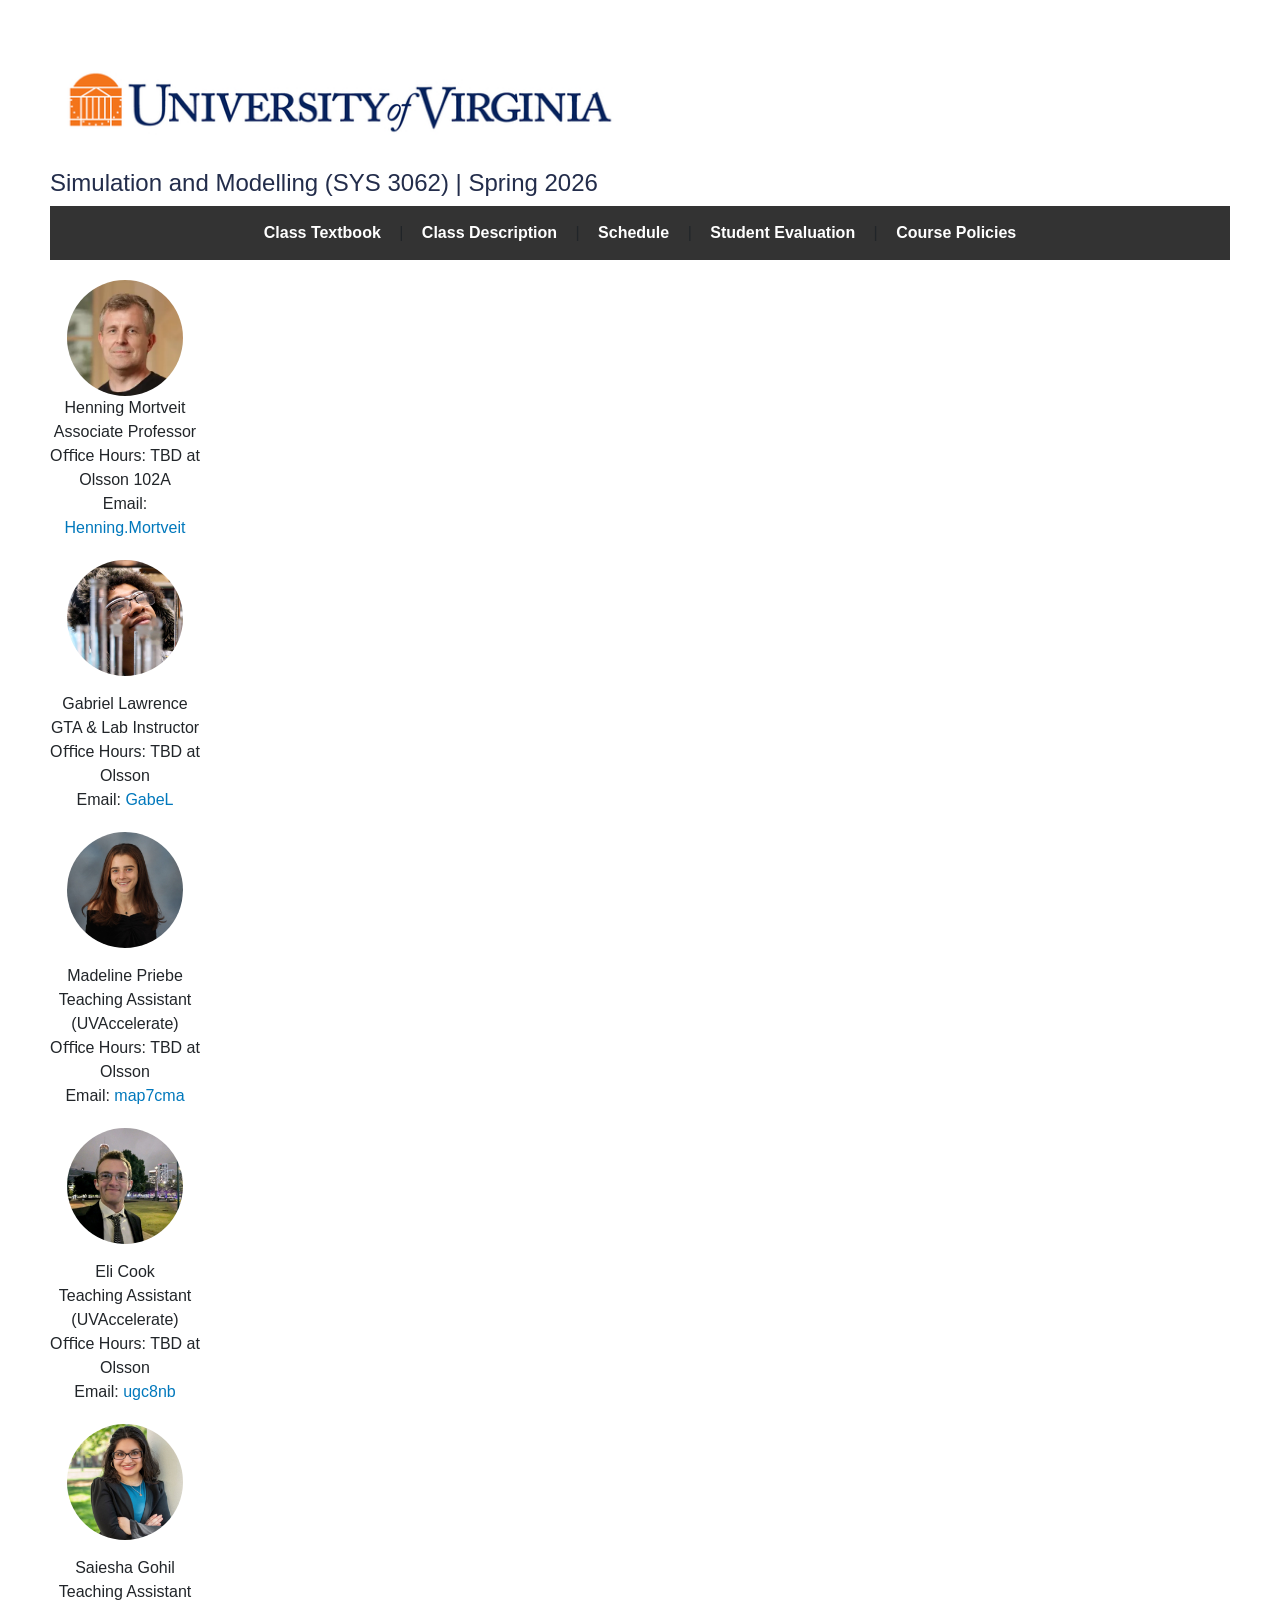
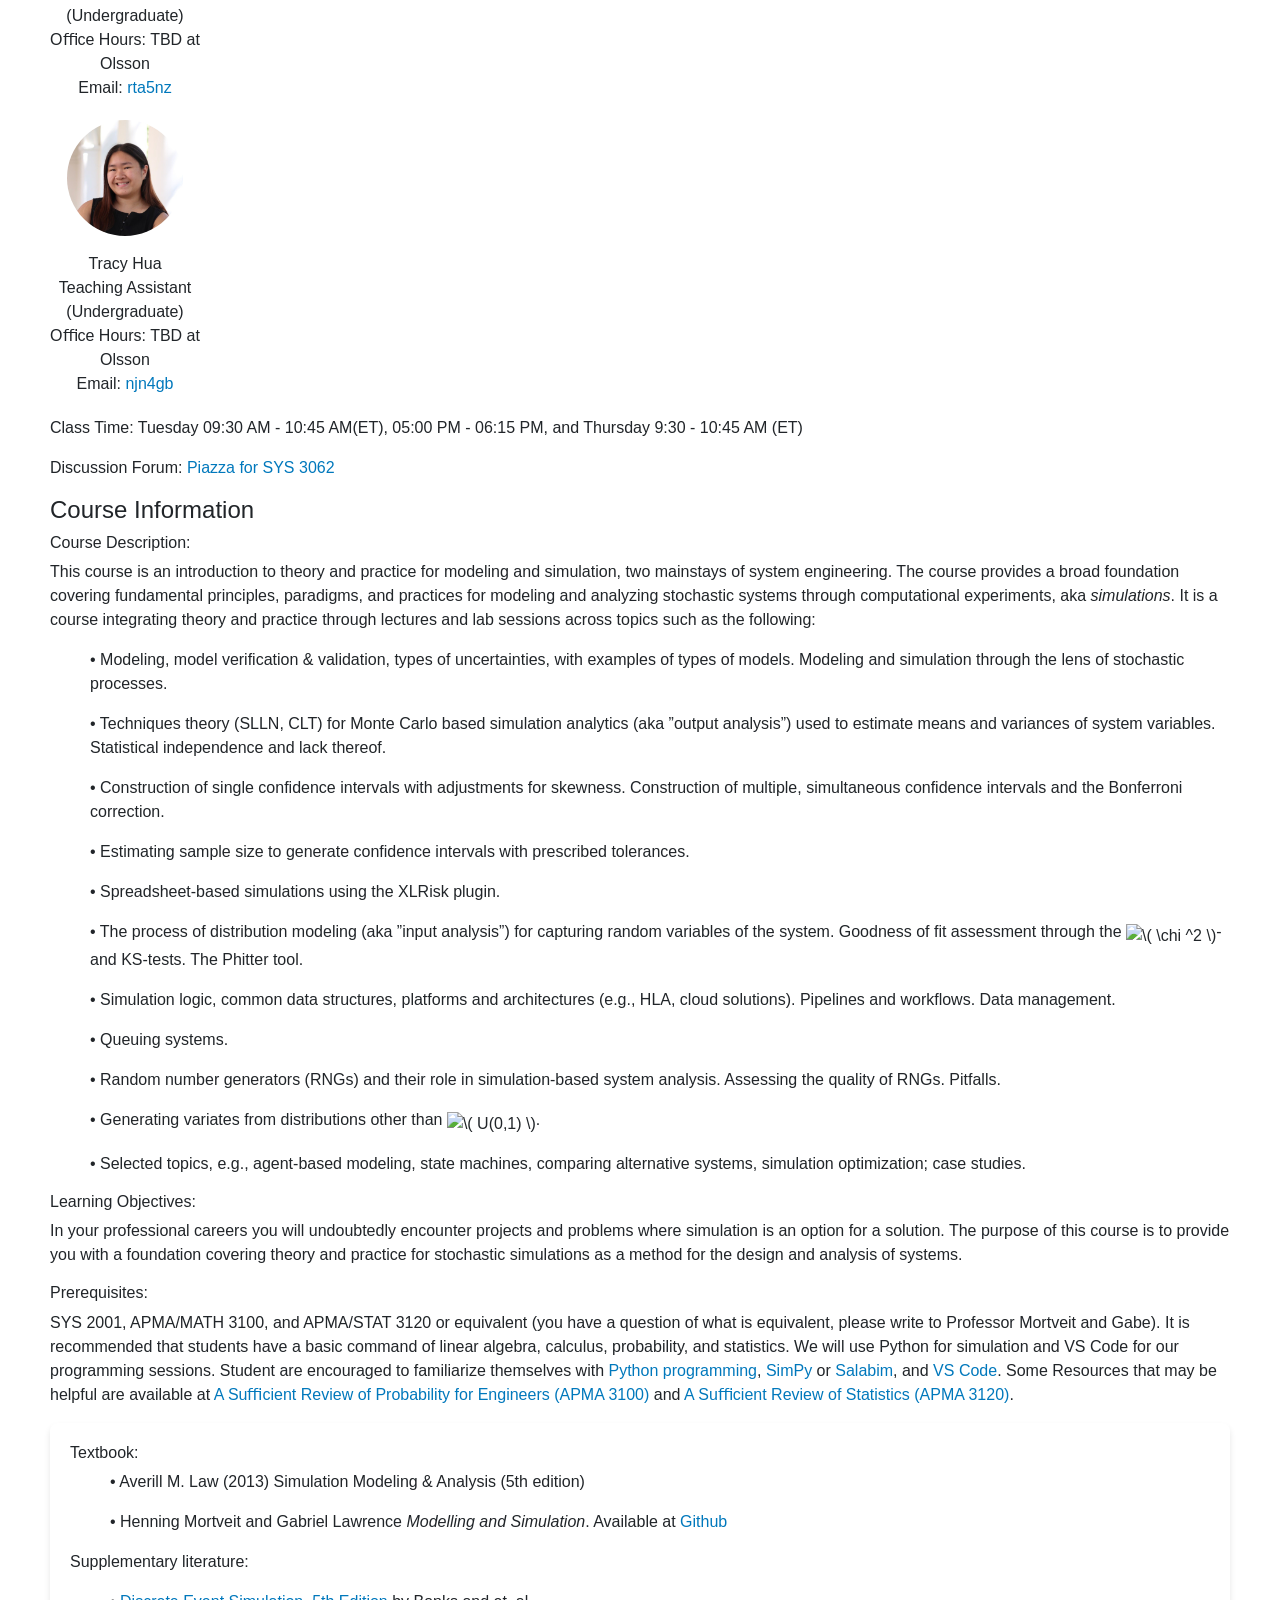
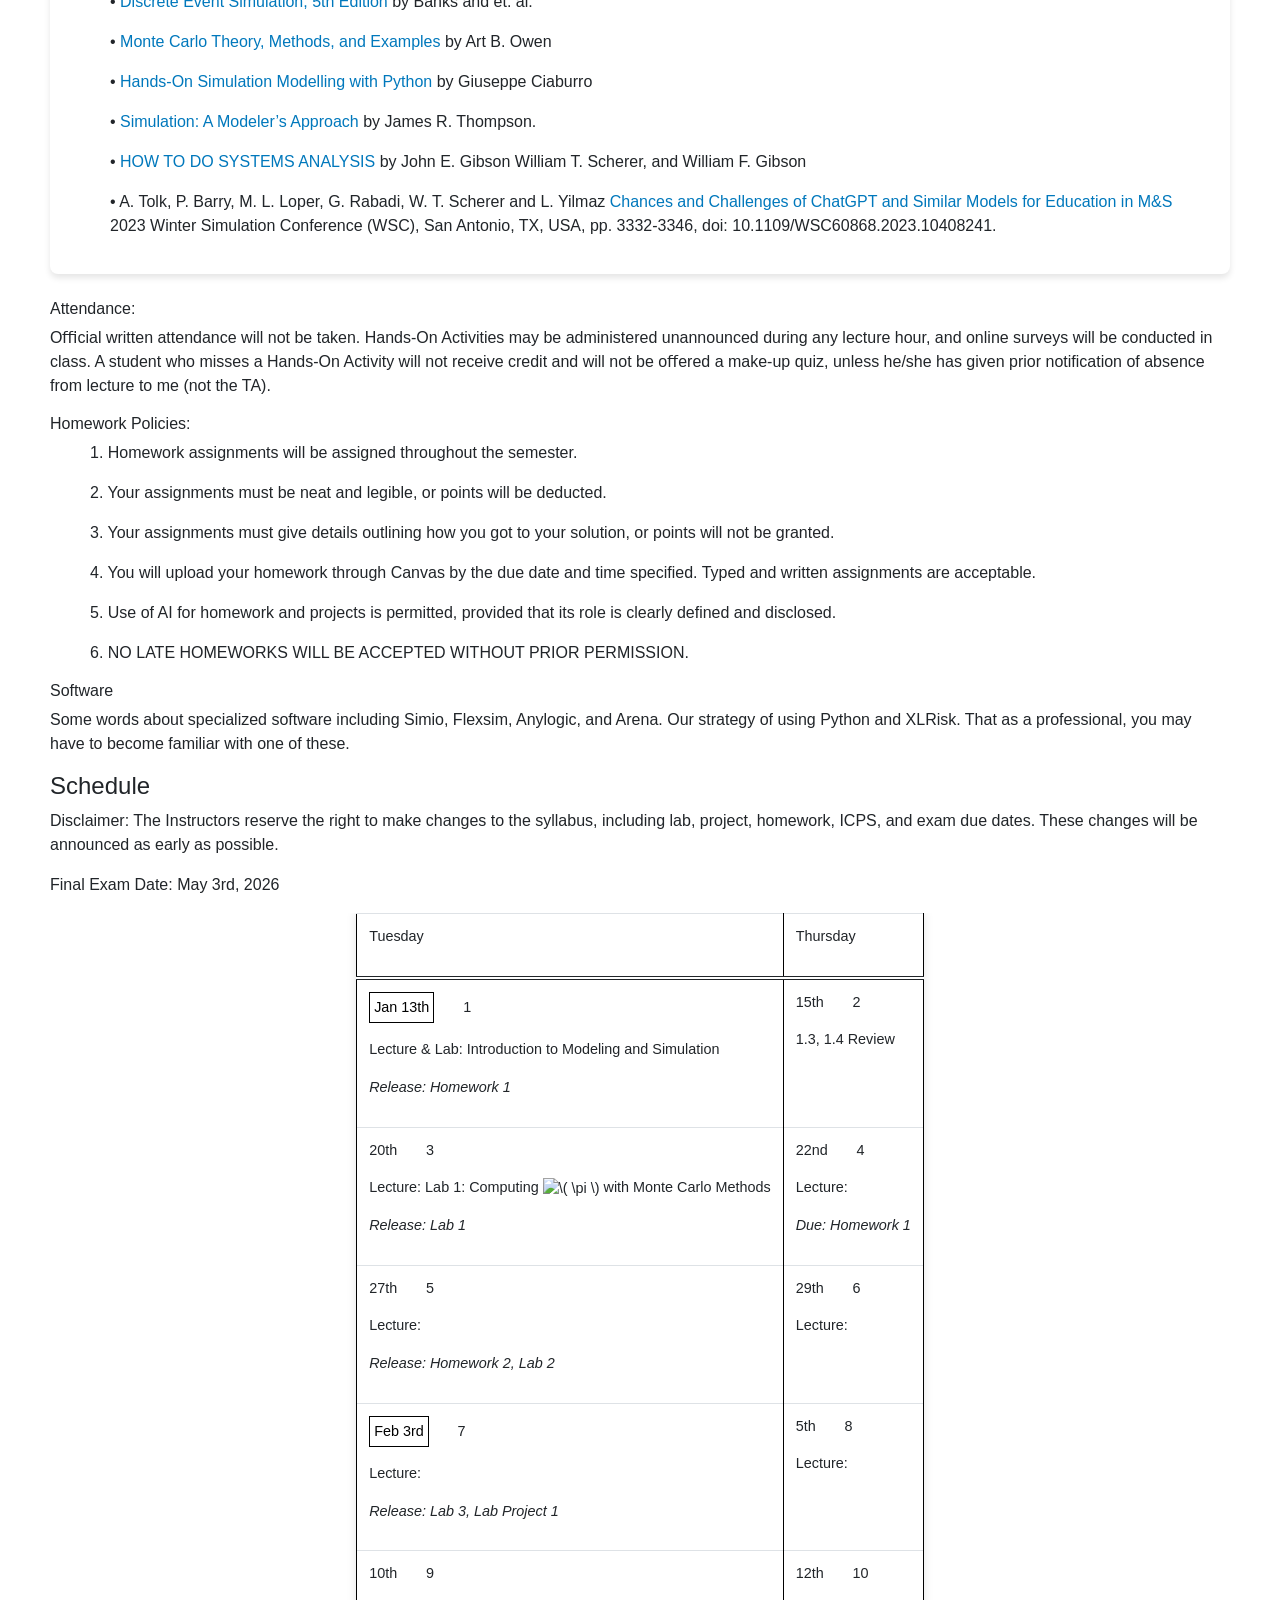
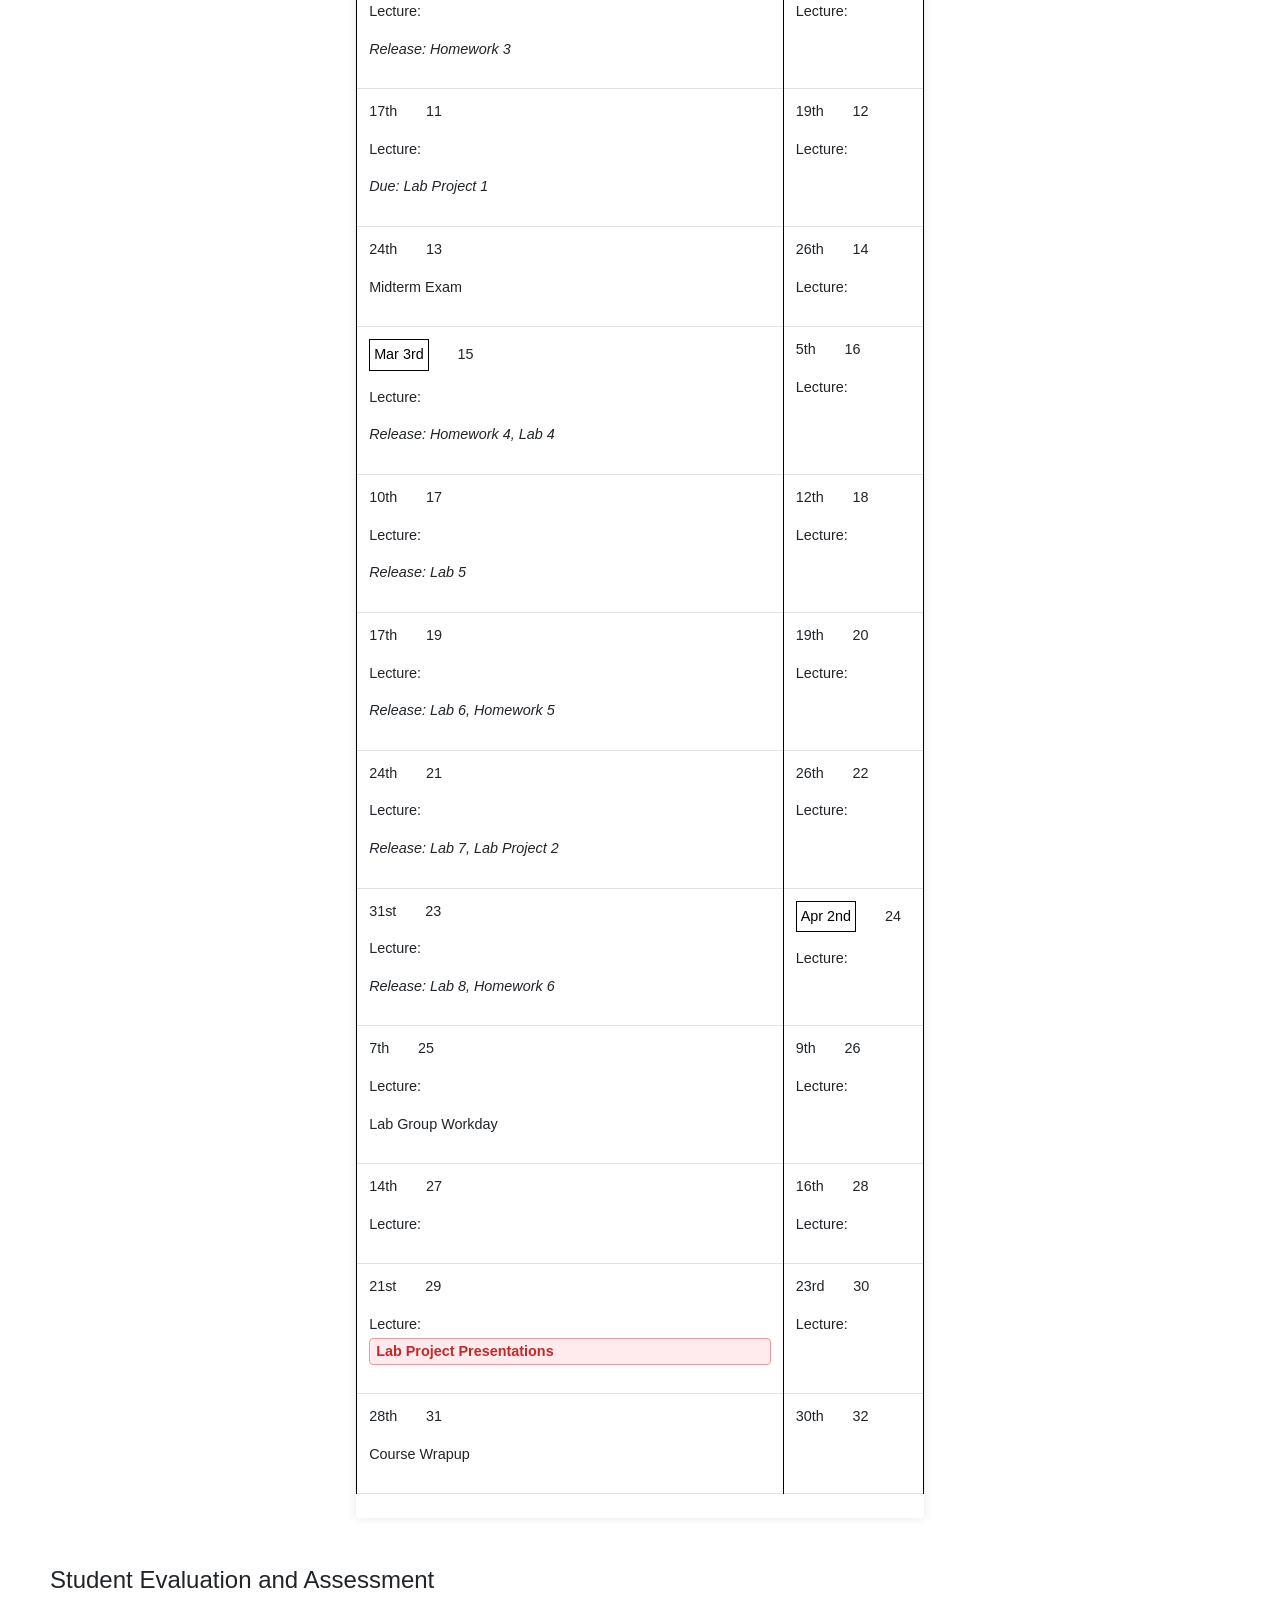
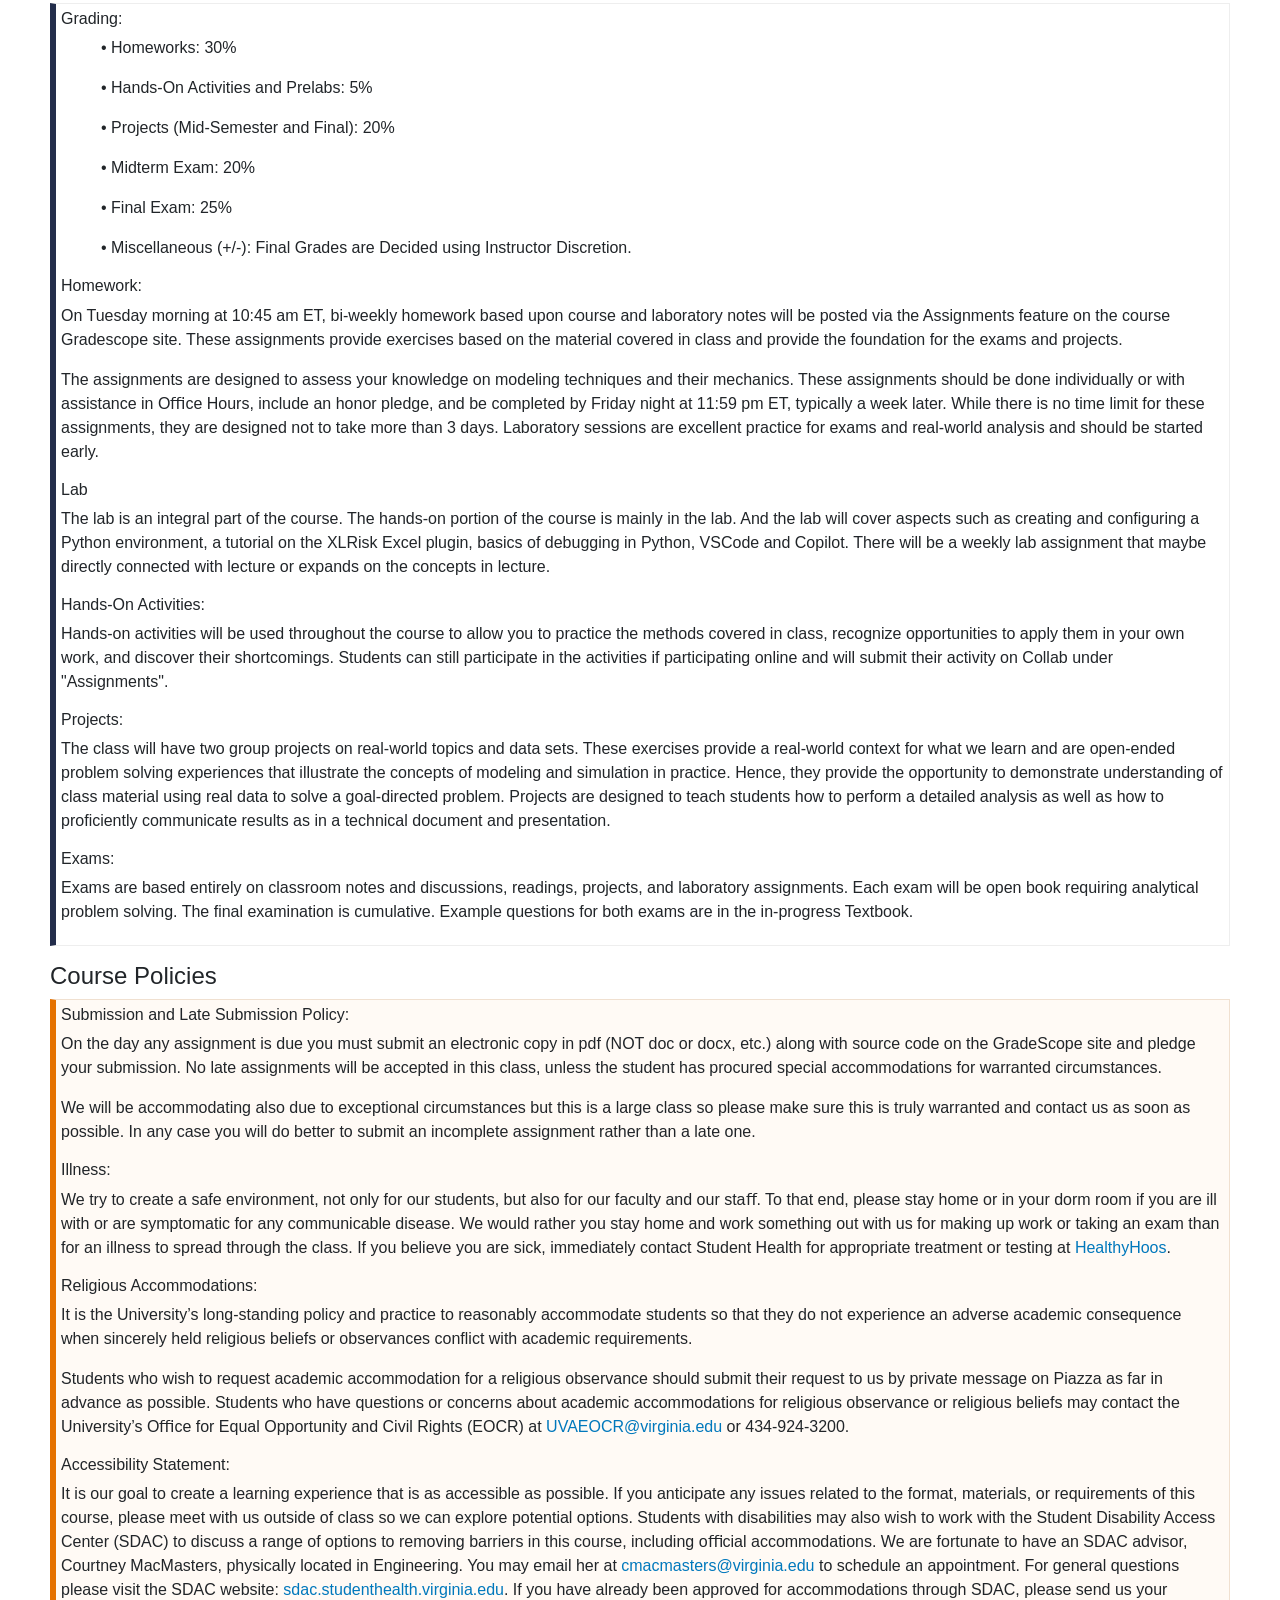
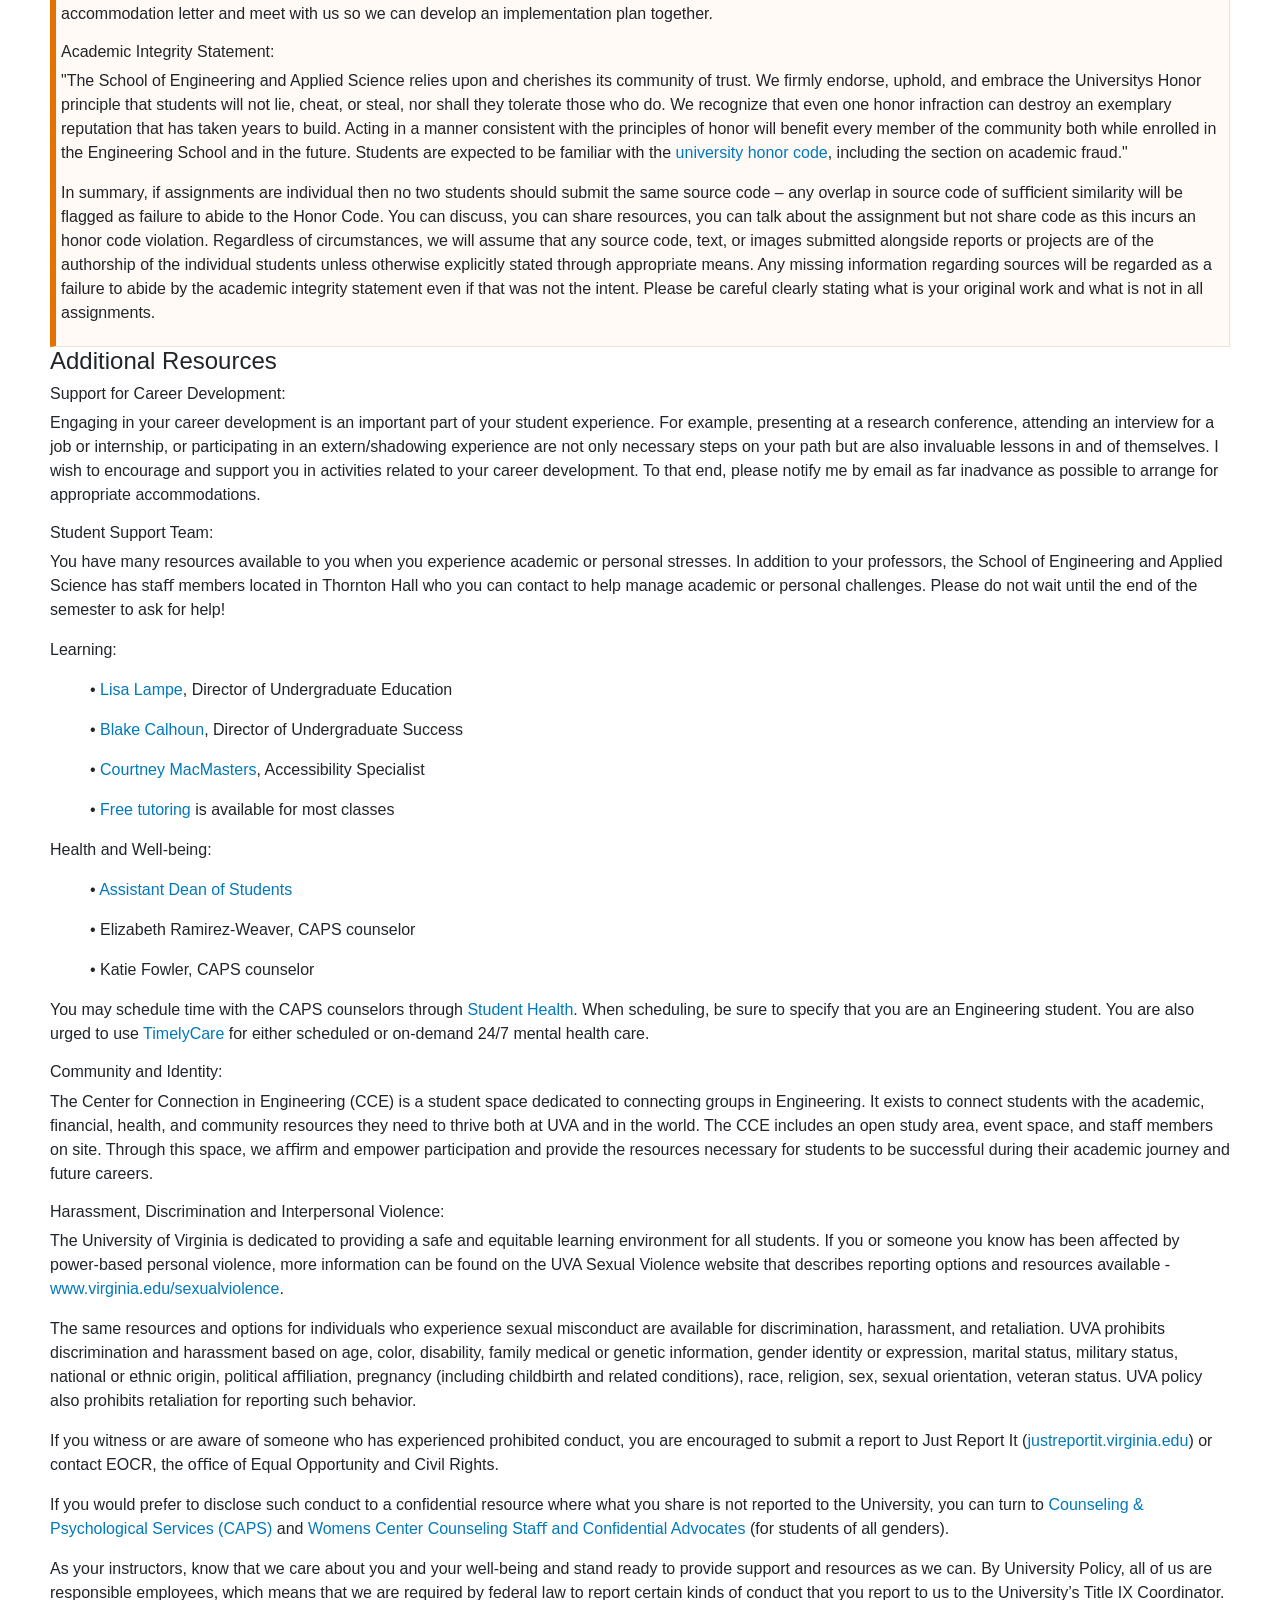
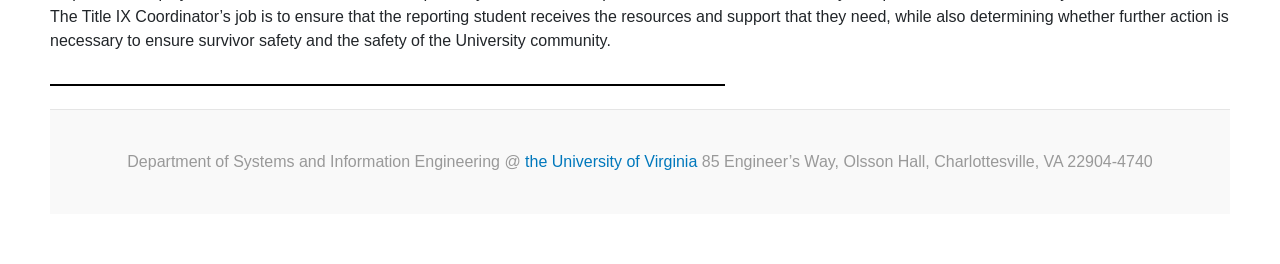
==== staging_html.html @ 0fd92555 "Hopefully this works!" ====
<!DOCTYPE html>
<html lang="en-US">
<head>
<meta charset="UTF-8" />
<meta name="generator" content="LaTeX Lwarp package" />
<meta name="viewport" content="width=device-width, initial-scale=1.0" />
<!--[if lt IE 9]>
<script src="http://html5shiv.googlecode.com/svn/trunk/html5.js"></script>
<![endif]-->
<title>staging</title>
<link rel="stylesheet" type="text/css" href="super.css" />
</head>
<body>
<!--|Using lwarp|staging.html|-->


<div class="bodywithoutsidetoc">


<main class="bodycontainer">


<section class="textbody">

<a id="staging-autofile-0"></a>

<a id="staging-autopage-1"></a>
<div class="center">


<div class="hero-image">

<p>

<a href="images/uva-logo.png" target="_blank" ><img
    src="images/uva-logo.png"
    style="
    width:434pt;
    "
    class="inlineimage"
    alt="(image)"
></a>
</p>
</div>


<div class="hero-title">
<!--
...... section Simulation and Modelling (SYS 3062) | Spring 2026 ......
-->
<h4 id="autosec-3">Simulation and Modelling (SYS 3062) | Spring 2026</h4>
<a id="staging-autopage-3"></a>


</div>

</div>
<div class="center">


<div class="navbar">

<p>
<a href="https://github.com/Gabriel-vzh2vs/Modelling-And-Simulation-Public-Release" target="_blank" >Class Textbook</a> | <a href="staging.html#LWR-ht-class">Class Description</a> | <a
href="staging.html#LWR-ht-schedule">Schedule</a> | <a href="staging.html#LWR-ht-evaluation">Student Evaluation</a> | <a href="staging.html#LWR-ht-policies">Course Policies</a>
</p>
</div>

</div>


<div class="spacer-small">

</div>


<div class="team-grid">


<div class="team-member">

<p>

<a href="images/Mortveitheadshot.png" target="_blank" ><img
    src="images/Mortveitheadshot.png"
    style="
    width:87pt;
    "
    class="inlineimage"
    alt="(image)"
></a> <b>Henning Mortveit</b><br />
Associate Professor<br />
Oﬃce Hours: TBD at Olsson 102A<br />
Email: <a href="mailto:Henning.Mortveit@virginia.edu" target="_blank" >Henning.Mortveit</a>
</p>
</div>


<div class="team-member">

<p>

<a href="images/GabeCropped.jpg" target="_blank" ><img
    src="images/GabeCropped.jpg"
    style="
    width:87pt;
    "
    class="inlineimage"
    alt="(image)"
></a>
</p>

<p>
<b>Gabriel Lawrence</b><br />
GTA &amp; Lab Instructor<br />
Oﬃce Hours: TBD at Olsson<br />
Email: <a href="mailto:GabeL@virginia.edu" target="_blank" >GabeL</a>
</p>
</div>


<div class="team-member">

<p>

<a href="images/maddie.jpeg" target="_blank" ><img
    src="images/maddie.jpeg"
    style="
    width:87pt;
    "
    class="inlineimage"
    alt="(image)"
></a>
</p>

<p>
<b>Madeline Priebe</b><br />
Teaching Assistant (UVAccelerate)<br />
Oﬃce Hours: TBD at Olsson<br />
Email: <a href="mailto:map7cma@virginia.edu" target="_blank" >map7cma</a>
</p>
</div>


<div class="team-member">

<p>

<a href="images/Elicook.png" target="_blank" ><img
    src="images/Elicook.png"
    style="
    width:87pt;
    "
    class="inlineimage"
    alt="(image)"
></a>
</p>

<p>
<b>Eli Cook</b><br />
Teaching Assistant (UVAccelerate)<br />
Oﬃce Hours: TBD at Olsson<br />
Email: <a href="mailto:ucg8nb@virginia.edu" target="_blank" >ugc8nb</a>
</p>
</div>


<div class="team-member">

<p>

<a href="images/Saiesha.jpg" target="_blank" ><img
    src="images/Saiesha.jpg"
    style="
    width:87pt;
    "
    class="inlineimage"
    alt="(image)"
></a>
</p>

<p>
<b>Saiesha Gohil</b><br />
Teaching Assistant (Undergraduate)<br />
Oﬃce Hours: TBD at Olsson<br />
Email: <a href="mailto:rta5nz@virginia.edu" target="_blank" >rta5nz</a>
</p>
</div>


<div class="team-member">

<p>

<a href="images/tracey.jpeg" target="_blank" ><img
    src="images/tracey.jpeg"
    style="
    width:87pt;
    "
    class="inlineimage"
    alt="(image)"
></a>
</p>

<p>
<b>Tracy Hua</b><br />
Teaching Assistant (Undergraduate)<br />
Oﬃce Hours: TBD at Olsson<br />
Email: <a href="mailto:njn4gb@virginia.edu" target="_blank" >njn4gb</a>
</p>
</div>

</div>

<p>
<b>Class Time:</b> Tuesday 09:30 AM - 10:45 AM(ET), 05:00 PM - 06:15 PM, and Thursday 9:30 - 10:45 AM (ET)
</p>

<p>
<b>Discussion Forum:</b> <a href="https://piazza.com/class/tbd" target="_blank" >Piazza for SYS 3062</a>
</p>

<p>
<a id="LWR-ht-class"></a>
</p>
<!--
...... section Course Information ......
-->
<h4 id="autosec-5">Course Information</h4>
<a id="staging-autopage-5"></a>
<!--
...... subsubsection Course Description:           ......
-->
<h6 id="autosec-6">Course Description:</h6>
<a id="staging-autopage-6"></a>


<p>
This course is an introduction to theory and practice for modeling and simulation, two mainstays of system engineering. The course provides a broad foundation covering fundamental principles, paradigms, and practices for modeling and analyzing
stochastic systems through computational experiments, aka <i>simulations</i>. It is a course integrating theory and practice through lectures and lab sessions across topics such as the following:
</p>

<ul style="list-style-type:none">

<li>
<p>
• Modeling, model verification &amp; validation, types of uncertainties, with examples of types of models. Modeling and simulation through the lens of stochastic processes.
</p>
</li>
<li>


<p>
• Techniques theory (SLLN, CLT) for Monte Carlo based simulation analytics (aka ”output analysis”) used to estimate means and variances of system variables. Statistical independence and lack thereof.
</p>
</li>
<li>


<p>
• Construction of single confidence intervals with adjustments for skewness. Construction of multiple, simultaneous confidence intervals and the Bonferroni correction.
</p>
</li>
<li>


<p>
• Estimating sample size to generate confidence intervals with prescribed tolerances.
</p>
</li>
<li>


<p>
• Spreadsheet-based simulations using the XLRisk plugin.
</p>
</li>
<li>


<p>
• The process of distribution modeling (aka ”input analysis”) for capturing random variables of the system. Goodness of fit assessment through the <span
      id="lateximage-staging-1"
      class="lateximagesource"
><!--
χ2
--><img
      src="staging-images/DC782F1D5B830C45CF06DBC82BD075B4.svg"
      alt="\( \chi ^2 \)"
      role="math"
      style="width:1.25316em ; vertical-align:-0.22531em "
      class="lateximage"
></span>- and KS-tests. The Phitter tool.
</p>
</li>
<li>


<p>
• Simulation logic, common data structures, platforms and architectures (e.g., HLA, cloud solutions). Pipelines and workflows. Data management.
</p>
</li>
<li>


<p>
• Queuing systems.
</p>
</li>
<li>


<p>
• Random number generators (RNGs) and their role in simulation-based system analysis. Assessing the quality of RNGs. Pitfalls.
</p>
</li>
<li>


<p>
• Generating variates from distributions other than <span
      id="lateximage-staging-2"
      class="lateximagesource"
><!--
U (0, 1)
--><img
      src="staging-images/6F775824BC98224757ECB46C0146D796.svg"
      alt="\( U(0,1) \)"
      role="math"
      style="width:3.51794em ; vertical-align:-0.28969em "
      class="lateximage"
></span>.
</p>
</li>
<li>


<p>
• Selected topics, e.g., agent-based modeling, state machines, comparing alternative systems, simulation optimization; case studies.
</p>
</li>
</ul>
<!--
...... subsubsection Learning Objectives: ......
-->
<h6 id="autosec-11">Learning Objectives:</h6>
<a id="staging-autopage-11"></a>


<p>
In your professional careers you will undoubtedly encounter projects and problems where simulation is an option for a solution. The purpose of this course is to provide you with a foundation covering theory and practice for stochastic simulations as a
method for the design and analysis of systems.
</p>
<!--
...... subsubsection Prerequisites: ......
-->
<h6 id="autosec-12">Prerequisites:</h6>
<a id="staging-autopage-12"></a>


<p>
SYS 2001, APMA/MATH 3100, and APMA/STAT 3120 or equivalent (you have a question of what is equivalent, please write to Professor Mortveit and Gabe). It is recommended that students have a basic command of linear algebra, calculus,
probability, and statistics. We will use Python for simulation and VS Code for our programming sessions. Student are encouraged to familiarize themselves with <a href="https://www.datacamp.com/courses/intro-to-python-for-data-science"
target="_blank" >Python programming</a>, <a href="https://simpy.readthedocs.io/en/latest/simpy_intro/index.html" target="_blank" >SimPy</a> or <a href="https://salabim.org/manual/salabim.pdf" target="_blank"
>Salabim</a>, and <a href="https://code.visualstudio.com/docs" target="_blank" >VS Code</a>. Some Resources that may be helpful are available at <a
href="https://www.youtube.com/playlist?list=PL3nE1Yo1b4CpcEOgS3s80YUys7nGRqVPM" target="_blank" >A Suﬃcient Review of Probability for Engineers (APMA 3100)</a> and <a
href="https://www.youtube.com/playlist?list=PL8dPuuaLjXtNM_Y-bUAhblSAdWRnmBUcr" target="_blank" >A Suﬃcient Review of Statistics (APMA 3120)</a>.
</p>


<div class="content-box">
<!--
...... subsubsection Textbook: ......
-->
<h6 id="autosec-13">Textbook:</h6>
<a id="staging-autopage-13"></a>


<ul style="list-style-type:none">

<li>
<p>
• Averill M. Law (2013) Simulation Modeling &amp; Analysis (5th edition)
</p>


</li>
<li>


<p>
• Henning Mortveit and Gabriel Lawrence <i>Modelling and Simulation</i>. Available at <a href="https://github.com/Gabriel-vzh2vs/Modelling-And-Simulation-Public-Release" target="_blank" >Github</a>
</p>
</li>
</ul>

<p>
<b>Supplementary literature:</b>
</p>
<ul style="list-style-type:none">

<li>
<p>
• <a href=""https://ferltz.github.io/inv_oper_2/documents/books/Discrete-Event%20System%20Simulation-Pearson%20Banks%20Carson%20(2013).pdf"" target="_blank" >Discrete Event Simulation, 5th Edition</a> by Banks and et. al.
</p>


</li>
<li>


<p>
• <a href="https://artowen.su.domains/mc/" target="_blank" >Monte Carlo Theory, Methods, and Examples</a> by Art B. Owen
</p>


</li>
<li>


<p>
• <a href="https://learning.oreilly.com/library/view/hands-on-simulation-modeling/9781804616888/"" target="_blank" >Hands-On Simulation Modelling with Python</a> by Giuseppe Ciaburro
</p>


</li>
<li>


<p>
• <a href="https://onlinelibrary.wiley.com/doi/epdf/10.1002/9780470317068" target="_blank" >Simulation: A Modeler’s Approach</a> by James R. Thompson.
</p>


</li>
<li>


<p>
• <a href="https://onlinelibrary.wiley.com/doi/epdf/10.1002/9780470130599" target="_blank" >HOW TO DO SYSTEMS ANALYSIS</a> by John E. Gibson William T. Scherer, and William F. Gibson
</p>


</li>
<li>


<p>
• A. Tolk, P. Barry, M. L. Loper, G. Rabadi, W. T. Scherer and L. Yilmaz <a href="https://ieeexplore.ieee.org/abstract/document/10408241" target="_blank" >Chances and Challenges of ChatGPT and Similar Models for Education in M&amp;S</a>
2023 Winter Simulation Conference (WSC), San Antonio, TX, USA, pp. 3332-3346, doi: 10.1109/WSC60868.2023.10408241.
</p>
</li>
</ul>

</div>
<!--
...... subsubsection Attendance: ......
-->
<h6 id="autosec-14">Attendance:</h6>
<a id="staging-autopage-14"></a>


<p>
Oﬃcial written attendance will not be taken. Hands-On Activities may be administered unannounced during any lecture hour, and online surveys will be conducted in class. A student who misses a Hands-On Activity will not receive credit and will
not be oﬀered a make-up quiz, unless he/she has given prior notiﬁcation of absence from lecture to me (not the TA).
</p>
<!--
...... subsubsection Homework Policies: ......
-->
<h6 id="autosec-15">Homework Policies:</h6>
<a id="staging-autopage-15"></a>


<ul style="list-style-type:none">

<li>
<p>
1. Homework assignments will be assigned throughout the semester.
</p>

</li>
<li>

<p>
2. Your assignments must be neat and legible, or points will be deducted.
</p>

</li>
<li>

<p>
3. Your assignments must give details outlining how you got to your solution, or points will not be granted.
</p>

</li>
<li>

<p>
4. You will upload your homework through Canvas by the due date and time speciﬁed. Typed and written assignments are acceptable.
</p>

</li>
<li>

<p>
5. Use of AI for homework and projects is permitted, provided that its role is clearly deﬁned and disclosed.
</p>

</li>
<li>

<p>
6. NO LATE HOMEWORKS WILL BE ACCEPTED WITHOUT PRIOR PERMISSION.
</p>
</li>
</ul>
<!--
...... subsubsection Software ......
-->
<h6 id="autosec-16">Software</h6>
<a id="staging-autopage-16"></a>


<p>
Some words about specialized software including Simio, Flexsim, Anylogic, and Arena. Our strategy of using Python and XLRisk. That as a professional, you may have to become familiar with one of these.
</p>

<p>
<a id="LWR-ht-schedule"></a>
</p>
<!--
...... section Schedule ......
-->
<h4 id="autosec-17">Schedule</h4>
<a id="staging-autopage-17"></a>


<p>
<b>Disclaimer:</b> The Instructors reserve the right to make changes to the syllabus, including lab, project, homework, ICPS, and exam due dates. These changes will be announced as early as possible.
</p>

<p>
<b>Final Exam Date:</b> May 3rd, 2026
</p>


<div class="calendar-wrap">
<div class="center">

<figure id="autoid-1" class="table ">
<table>

<tr style="display:none"><th>.</th></tr>

<tr class="hline">
<td class="tdp tvertbarl tvertbarr" style="border-left:      1px solid black; border-right:    1px solid black">

<p>
Tuesday
</p>
</td>
<td class="tdp tvertbarr" style="border-right:      1px solid black">

<p>
Thursday
</p>
</td>
</tr>


<tr class="hline">
<td class="tdp tvertbarl tvertbarr" style="border-top:       4px double; border-left:   1px solid black; border-right:   1px solid black">
<p>
<span
      class="fbox"
      style="display:inline-block ; border:1pt solid #000000; padding:3pt ; color:#000000"
><span
      class="makebox"
      style="display:inline-block ; "
>Jan 13th</span></span>&#x2003;&#x2003;<b>1</b>
</p>

<p>
Lecture &amp; Lab: Introduction to Modeling and Simulation


</p>

<p>
<i><b>Release:</b> Homework 1</i>
</p>
</td>
<td class="tdp tvertbarr" style="border-top:      4px double; border-right:   1px solid black">
<p>
15th&#x2003;&#x2003;<b>2</b>
</p>

<p>
1.3, 1.4 Review
</p>
</td>
</tr>


<tr class="hline">
<td class="tdp tvertbarl tvertbarr" style="border-left:      1px solid black; border-right:    1px solid black">
<p>
20th&#x2003;&#x2003;<b>3</b>
</p>

<p>
Lecture:
Lab 1: Computing <span
      id="lateximage-staging-3"
      class="lateximagesource"
><!--

π

--><img
      src="staging-images/7530DE2A936717EED3D80E9805E9C414.svg"
      alt="\( \pi    \)"
      role="math"
      style="width:0.72757em"
      class="lateximage"
></span> with Monte Carlo Methods


</p>

<p>
<i><b>Release:</b> Lab 1</i>
</p>
</td>
<td class="tdp tvertbarr" style="border-right:      1px solid black">
<p>
22nd&#x2003;&#x2003;<b>4</b>
</p>

<p>
Lecture:


</p>

<p>
<i><b>Due:</b> Homework 1</i>
</p>
</td>
</tr>


<tr class="hline">
<td class="tdp tvertbarl tvertbarr" style="border-left:      1px solid black; border-right:    1px solid black">
<p>
27th&#x2003;&#x2003;<b>5</b>
</p>

<p>
Lecture:


</p>

<p>
<i><b>Release:</b> Homework 2, Lab 2</i>
</p>
</td>
<td class="tdp tvertbarr" style="border-right:      1px solid black">
<p>
29th&#x2003;&#x2003;<b>6</b>
</p>

<p>
Lecture:


</p>
</td>
</tr>


<tr class="hline">
<td class="tdp tvertbarl tvertbarr" style="border-left:       1px solid black; border-right:   1px solid black">
<p>
<span
      class="fbox"
      style="display:inline-block ; border:1pt solid #000000; padding:3pt ; color:#000000"
><span
      class="makebox"
      style="display:inline-block ; "
>Feb 3rd</span></span>&#x2003;&#x2003;<b>7</b>
</p>

<p>
Lecture:


</p>

<p>
<i><b>Release:</b> Lab 3, Lab Project 1</i>
</p>
</td>
<td class="tdp tvertbarr" style="border-right:      1px solid black">
<p>
5th&#x2003;&#x2003;<b>8</b>
</p>

<p>
Lecture:


</p>
</td>
</tr>


<tr class="hline">
<td class="tdp tvertbarl tvertbarr" style="border-left:      1px solid black; border-right:    1px solid black">
<p>
10th&#x2003;&#x2003;<b>9</b>
</p>

<p>
Lecture:


</p>

<p>
<i><b>Release:</b> Homework 3</i>
</p>
</td>
<td class="tdp tvertbarr" style="border-right:      1px solid black">
<p>
12th&#x2003;&#x2003;<b>10</b>
</p>

<p>
Lecture:
</p>
</td>
</tr>


<tr class="hline">
<td class="tdp tvertbarl tvertbarr" style="border-left:       1px solid black; border-right:   1px solid black">
<p>
17th&#x2003;&#x2003;<b>11</b>
</p>

<p>
Lecture:


</p>

<p>
<i><b>Due:</b> Lab Project 1</i>
</p>
</td>
<td class="tdp tvertbarr" style="border-right:      1px solid black">
<p>
19th&#x2003;&#x2003;<b>12</b>
</p>

<p>
Lecture:
</p>
</td>
</tr>


<tr class="hline">
<td class="tdp tvertbarl tvertbarr" style="border-left:       1px solid black; border-right:   1px solid black">
<p>
24th&#x2003;&#x2003;<b>13</b>
</p>

<p>
<b><span class="textsc">Midterm Exam</span></b>
</p>
</td>
<td class="tdp tvertbarr" style="border-right:      1px solid black">
<p>
26th&#x2003;&#x2003;<b>14</b>
</p>

<p>
Lecture:
</p>
</td>
</tr>


<tr class="hline">
<td class="tdp tvertbarl tvertbarr" style="border-left:       1px solid black; border-right:   1px solid black">
<p>
<span
      class="fbox"
      style="display:inline-block ; border:1pt solid #000000; padding:3pt ; color:#000000"
><span
      class="makebox"
      style="display:inline-block ; "
>Mar 3rd</span></span>&#x2003;&#x2003;<b>15</b>
</p>

<p>
Lecture:


</p>

<p>
<i><b>Release:</b> Homework 4, Lab 4</i>
</p>
</td>
<td class="tdp tvertbarr" style="border-right:      1px solid black">
<p>
5th&#x2003;&#x2003;<b>16</b>
</p>

<p>
Lecture:
</p>
</td>
</tr>


<tr class="hline">
<td class="tdp tvertbarl tvertbarr" style="border-left:       1px solid black; border-right:   1px solid black">
<p>
10th&#x2003;&#x2003;<b>17</b>
</p>

<p>
Lecture:


</p>

<p>
<i><b>Release:</b> Lab 5</i>
</p>
</td>
<td class="tdp tvertbarr" style="border-right:      1px solid black">
<p>
12th&#x2003;&#x2003;<b>18</b>
</p>

<p>
Lecture:


</p>
</td>
</tr>


<tr class="hline">
<td class="tdp tvertbarl tvertbarr" style="border-left:       1px solid black; border-right:   1px solid black">
<p>
17th&#x2003;&#x2003;<b>19</b>
</p>

<p>
Lecture:


</p>

<p>
<i><b>Release:</b> Lab 6, Homework 5</i>
</p>
</td>
<td class="tdp tvertbarr" style="border-right:      1px solid black">
<p>
19th&#x2003;&#x2003;<b>20</b>
</p>

<p>
Lecture:


</p>
</td>
</tr>


<tr class="hline">
<td class="tdp tvertbarl tvertbarr" style="border-left:       1px solid black; border-right:   1px solid black">
<p>
24th&#x2003;&#x2003;<b>21</b>
</p>

<p>
Lecture:


</p>

<p>
<i><b>Release:</b> Lab 7, Lab Project 2</i>
</p>
</td>
<td class="tdp tvertbarr" style="border-right:      1px solid black">
<p>
26th&#x2003;&#x2003;<b>22</b>
</p>

<p>
Lecture:


</p>
</td>
</tr>


<tr class="hline">
<td class="tdp tvertbarl tvertbarr" style="border-left:       1px solid black; border-right:   1px solid black">
<p>
31st&#x2003;&#x2003;<b>23</b>
</p>

<p>
Lecture:


</p>

<p>
<i><b>Release:</b> Lab 8, Homework 6</i>
</p>
</td>
<td class="tdp tvertbarr" style="border-right:      1px solid black">
<p>
<span
      class="fbox"
      style="display:inline-block ; border:1pt solid #000000; padding:3pt ; color:#000000"
><span
      class="makebox"
      style="display:inline-block ; "
>Apr 2nd</span></span>&#x2003;&#x2003;<b>24</b>
</p>

<p>
Lecture:


</p>
</td>
</tr>


<tr class="hline">
<td class="tdp tvertbarl tvertbarr" style="border-left:       1px solid black; border-right:   1px solid black">
<p>
7th&#x2003;&#x2003;<b>25</b>
</p>

<p>
Lecture:


</p>

<p>
<b><span class="textsc">Lab Group Workday</span></b>
</p>
</td>
<td class="tdp tvertbarr" style="border-right:      1px solid black">
<p>
9th&#x2003;&#x2003;<b>26</b>
</p>

<p>
Lecture:


</p>
</td>
</tr>


<tr class="hline">
<td class="tdp tvertbarl tvertbarr" style="border-left:       1px solid black; border-right:   1px solid black">
<p>
14th&#x2003;&#x2003;<b>27</b>
</p>

<p>
Lecture:


</p>
</td>
<td class="tdp tvertbarr" style="border-right:      1px solid black">
<p>
16th&#x2003;&#x2003;<b>28</b>
</p>

<p>
Lecture:


</p>
</td>
</tr>


<tr class="hline">
<td class="tdp tvertbarl tvertbarr" style="border-left:       1px solid black; border-right:   1px solid black">
<p>
21st&#x2003;&#x2003;<b>29</b>
</p>

<p>
Lecture:
<span class="cal-exam">Lab Project Presentations</span>
</p>
</td>
<td class="tdp tvertbarr" style="border-right:      1px solid black">
<p>
23rd&#x2003;&#x2003;<b>30</b>
</p>

<p>
Lecture:


</p>
</td>
</tr>


<tr class="hline">
<td class="tdp tvertbarl tvertbarr" style="border-left:       1px solid black; border-right:   1px solid black">
<p>
28th&#x2003;&#x2003;<b>31</b>
</p>

<p>
<b><span class="textsc">Course Wrapup</span></b>
</p>
</td>
<td class="tdp tvertbarr" style="border-right:      1px solid black">
<p>
30th&#x2003;&#x2003;<b>32</b>
</p>



</td>
</tr>


<tr class="hline" aria-hidden="true">
<td class="tdp">

</td>
<td class="tdp">

</td>
</tr>
</table>

</figure>

</div>

</div>

<p>
<a id="LWR-ht-evaluation"></a>
</p>
<!--
...... section Student Evaluation and Assessment ......
-->
<h4 id="autosec-20">Student Evaluation and Assessment</h4>
<a id="staging-autopage-20"></a>



<div class="box-grading">
<!--
...... subsubsection Grading: ......
-->
<h6 id="autosec-21">Grading:</h6>
<a id="staging-autopage-21"></a>


<ul style="list-style-type:none">

<li>
<p>
• Homeworks: 30%
</p>


</li>
<li>


<p>
• Hands-On Activities and Prelabs: 5%
</p>


</li>
<li>


<p>
• Projects (Mid-Semester and Final): 20%
</p>


</li>
<li>


<p>
• Midterm Exam: 20%
</p>


</li>
<li>


<p>
• Final Exam: 25%
</p>


</li>
<li>


<p>
• Miscellaneous (+/-): Final Grades are Decided using Instructor Discretion.
</p>
</li>
</ul>
<!--
...... subsubsection Homework: ......
-->
<h6 id="autosec-22">Homework:</h6>
<a id="staging-autopage-22"></a>


<p>
On Tuesday morning at 10:45 am ET, bi-weekly homework based upon course and laboratory notes will be posted via the Assignments feature on the course Gradescope site. These assignments provide exercises based on the material covered in class
and provide the foundation for the exams and projects.
</p>

<p>
The assignments are designed to assess your knowledge on modeling techniques and their mechanics. These assignments should be done individually or with assistance in Oﬃce Hours, include an honor pledge, and be completed by Friday night at
11:59 pm ET, typically a week later. While there is no time limit for these assignments, they are designed not to take more than 3 days. Laboratory sessions are excellent practice for exams and real-world analysis and should be started early.
</p>
<!--
...... subsubsection Lab ......
-->
<h6 id="autosec-23">Lab</h6>
<a id="staging-autopage-23"></a>


<p>
The lab is an integral part of the course. The hands-on portion of the course is mainly in the lab. And the lab will cover aspects such as creating and conﬁguring a Python environment, a tutorial on the XLRisk Excel plugin, basics of debugging in
Python, VSCode and Copilot. There will be a weekly lab assignment that maybe directly connected with lecture or expands on the concepts in lecture.
</p>
<!--
...... subsubsection Hands-On Activities: ......
-->
<h6 id="autosec-24">Hands-On Activities:</h6>
<a id="staging-autopage-24"></a>


<p>
Hands-on activities will be used throughout the course to allow you to practice the methods covered in class, recognize opportunities to apply them in your own work, and discover their shortcomings. Students can still participate in the activities if
participating online and will submit their activity on Collab under "Assignments".
</p>
<!--
...... subsubsection Projects: ......
-->
<h6 id="autosec-25">Projects:</h6>
<a id="staging-autopage-25"></a>


<p>
The class will have two group projects on real-world topics and data sets. These exercises provide a real-world context for what we learn and are open-ended problem solving experiences that illustrate the concepts of modeling and simulation in
practice. Hence, they provide the opportunity to demonstrate understanding of class material using real data to solve a goal-directed problem. Projects are designed to teach students how to perform a detailed analysis as well as how to proﬁciently
communicate results as in a technical document and presentation.
</p>
<!--
...... subsubsection Exams: ......
-->
<h6 id="autosec-26">Exams:</h6>
<a id="staging-autopage-26"></a>


<p>
Exams are based entirely on classroom notes and discussions, readings, projects, and laboratory assignments. Each exam will be open book requiring analytical problem solving. The ﬁnal examination is cumulative. Example questions for both exams
are in the in-progress Textbook.
</p>
</div>

<p>
<a id="LWR-ht-policies"></a>
</p>
<!--
...... section Course Policies ......
-->
<h4 id="autosec-27">Course Policies</h4>
<a id="staging-autopage-27"></a>



<div class="box-policy">
<!--
...... subsubsection Submission and Late Submission Policy:            ......
-->
<h6 id="autosec-28">Submission and Late Submission Policy:</h6>
<a id="staging-autopage-28"></a>


<p>
On the day any assignment is due you must submit an electronic copy <b>in pdf (NOT doc or docx, etc.)</b> along with source code on the GradeScope site and pledge your submission. No late assignments will be accepted in this class, unless the
student has procured special accommodations for warranted circumstances.
</p>

<p>
We will be accommodating also due to exceptional circumstances but this is a large class so please make sure this is truly warranted and contact us as soon as possible. In any case you will do better to submit an incomplete assignment rather than a
late one.
</p>
<!--
...... subsubsection Illness: ......
-->
<h6 id="autosec-29">Illness:</h6>
<a id="staging-autopage-29"></a>


<p>
We try to create a safe environment, not only for our students, but also for our faculty and our staﬀ. To that end, please stay home or in your dorm room if you are ill with or are symptomatic for any communicable disease. We would rather you stay
home and work something out with us for making up work or taking an exam than for an illness to spread through the class. If you believe you are sick, immediately contact Student Health for appropriate treatment or testing at <a
href="https://www.healthyhoos.virginia.edu/" target="_blank" >HealthyHoos</a>.
</p>
<!--
...... subsubsection Religious Accommodations: ......
-->
<h6 id="autosec-30">Religious Accommodations:</h6>
<a id="staging-autopage-30"></a>


<p>
It is the University’s long-standing policy and practice to reasonably accommodate students so that they do not experience an adverse academic consequence when sincerely held religious beliefs or observances conﬂict with academic requirements.
</p>

<p>
Students who wish to request academic accommodation for a religious observance should submit their request to us by private message on Piazza as far in advance as possible. Students who have questions or concerns about academic accommodations
for religious observance or religious beliefs may contact the University’s Oﬃce for Equal Opportunity and Civil Rights (EOCR) at <a href="mailto:UVAEOCR@virginia.edu" target="_blank" >UVAEOCR@virginia.edu</a> or 434-924-3200.
</p>
<!--
...... subsubsection Accessibility Statement:             ......
-->
<h6 id="autosec-31">Accessibility Statement:</h6>
<a id="staging-autopage-31"></a>


<p>
It is our goal to create a learning experience that is as accessible as possible. If you anticipate any issues related to the format, materials, or requirements of this course, please meet with us outside of class so we can explore potential options. Students
with disabilities may also wish to work with the Student Disability Access Center (SDAC) to discuss a range of options to removing barriers in this course, including oﬃcial accommodations. We are fortunate to have an SDAC advisor, Courtney
MacMasters, physically located in Engineering. You may email her at <a href="mailto:cmacmasters@virginia.edu" target="_blank" >cmacmasters@virginia.edu</a> to schedule an appointment. For general questions please visit the SDAC
website: <a href="sdac.studenthealth.virginia.edu" target="_blank" >sdac.studenthealth.virginia.edu</a>. If you have already been approved for accommodations through SDAC, please send us your accommodation letter and meet with us so
we can develop an implementation plan together.
</p>
<!--
...... subsubsection Academic Integrity Statement: ......
-->
<h6 id="autosec-32">Academic Integrity Statement:</h6>
<a id="staging-autopage-32"></a>


<p>
"The School of Engineering and Applied Science relies upon and cherishes its community of trust. We ﬁrmly endorse, uphold, and embrace the Universitys Honor principle that students will not lie, cheat, or steal, nor shall they tolerate those who do.
We recognize that even one honor infraction can destroy an exemplary reputation that has taken years to build. Acting in a manner consistent with the principles of honor will beneﬁt every member of the community both while enrolled in the
Engineering School and in the future. Students are expected to be familiar with the <a href="http://honor.virginia.edu/academic-fraud" target="_blank" >university honor code</a>, including the section on academic fraud."
</p>

<p>
In summary, if assignments are individual then no two students should submit the same source code – any overlap in source code of suﬃcient similarity will be ﬂagged as failure to abide to the Honor Code. You can discuss, you can share resources,
you can talk about the assignment but not share code as this incurs an honor code violation. Regardless of circumstances, we will assume that any source code, text, or images submitted alongside reports or projects are of the authorship of the
individual students unless otherwise explicitly stated through appropriate means. Any missing information regarding sources will be regarded as a failure to abide by the academic integrity statement even if that was not the intent. Please be careful
clearly stating what is your original work and what is not in all assignments.
</p>
</div>
<!--
...... section Additional Resources ......
-->
<h4 id="autosec-33">Additional Resources</h4>
<a id="staging-autopage-33"></a>
<!--
...... subsubsection Support for Career Development: ......
-->
<h6 id="autosec-34">Support for Career Development:</h6>
<a id="staging-autopage-34"></a>


<p>
Engaging in your career development is an important part of your student experience. For example, presenting at a research conference, attending an interview for a job or internship, or participating in an extern/shadowing experience are not only
necessary steps on your path but are also invaluable lessons in and of themselves. I wish to encourage and support you in activities related to your career development. To that end, please notify me by email as far inadvance as possible to arrange for
appropriate accommodations.
</p>
<!--
...... subsubsection Student Support Team: ......
-->
<h6 id="autosec-35">Student Support Team:</h6>
<a id="staging-autopage-35"></a>


<p>
You have many resources available to you when you experience academic or personal stresses. In addition to your professors, the School of Engineering and Applied Science has staﬀ members located in Thornton Hall who you can contact to help
manage academic or personal challenges. Please do not wait until the end of the semester to ask for help!
</p>

<p>
<b>Learning:</b>
</p>
<ul style="list-style-type:none">

<li>
<p>
• <a href="mailto:ll4uu@virginia.edu" target="_blank" >Lisa Lampe</a>, Director of Undergraduate Education
</p>


</li>
<li>


<p>
• <a href="mailto:bic4sc@virginia.edu" target="_blank" >Blake Calhoun</a>, Director of Undergraduate Success
</p>


</li>
<li>


<p>
• <a href="mailto:cmacmasters@virginia.edu" target="_blank" >Courtney MacMasters</a>, Accessibility Specialist
</p>


</li>
<li>


<p>
• <a href="https://engineering.virginia.edu/current-students/current-undergraduate-students/student-support/tutoring" target="_blank" >Free tutoring</a> is available for most classes
</p>
</li>
</ul>

<p>
<b>Health and Well-being:</b>
</p>
<ul style="list-style-type:none">

<li>
<p>
• <a href="https://engineering.virginia.edu/about/offices/office-graduate-programs/student-support-services#accordion716460" target="_blank" >Assistant Dean of Students</a>
</p>


</li>
<li>


<p>
• Elizabeth Ramirez-Weaver, CAPS counselor
</p>


</li>
<li>


<p>
• Katie Fowler, CAPS counselor
</p>
</li>
</ul>

<p>
You may schedule time with the CAPS counselors through <a href="https://www.studenthealth.virginia.edu/getting-started-caps" target="_blank" >Student Health</a>. When scheduling, be sure to specify that you are an Engineering
student. You are also urged to use <a href="https://www.studenthealth.virginia.edu/timelycare" target="_blank" >TimelyCare</a> for either scheduled or on-demand 24/7 mental health care.
</p>
<!--
...... subsubsection Community and Identity: ......
-->
<h6 id="autosec-36">Community and Identity:</h6>
<a id="staging-autopage-36"></a>


<p>
The Center for Connection in Engineering (CCE) is a student space dedicated to connecting groups in Engineering. It exists to connect students with the academic, ﬁnancial, health, and community resources they need to thrive both at UVA and in
the world. The CCE includes an open study area, event space, and staﬀ members on site. Through this space, we aﬃrm and empower participation and provide the resources necessary for students to be successful during their academic journey and
future careers.
</p>
<!--
...... subsubsection Harassment, Discrimination and Interpersonal Violence:                  ......
-->
<h6 id="autosec-37">Harassment, Discrimination and Interpersonal Violence:</h6>
<a id="staging-autopage-37"></a>


<p>
The University of Virginia is dedicated to providing a safe and equitable learning environment for all students. If you or someone you know has been aﬀected by power-based personal violence, more information can be found on the UVA Sexual
Violence website that describes reporting options and resources available - <a href="http://www.virginia.edu/sexualviolence" target="_blank" >www.virginia.edu/sexualviolence</a>.
</p>

<p>
The same resources and options for individuals who experience sexual misconduct are available for discrimination, harassment, and retaliation. UVA prohibits discrimination and harassment based on age, color, disability, family medical or genetic
information, gender identity or expression, marital status, military status, national or ethnic origin, political aﬃliation, pregnancy (including childbirth and related conditions), race, religion, sex, sexual orientation, veteran status. UVA policy also
prohibits retaliation for reporting such behavior.
</p>

<p>
If you witness or are aware of someone who has experienced prohibited conduct, you are encouraged to submit a report to Just Report It (<a href="http://justreportit.virginia.edu" target="_blank" >justreportit.virginia.edu</a>) or contact
EOCR, the oﬃce of Equal Opportunity and Civil Rights.
</p>

<p>
If you would prefer to disclose such conduct to a conﬁdential resource where what you share is not reported to the University, you can turn to <a href="https://mentalhealthservices.studenthealth.virginia.edu/" target="_blank"
>Counseling &amp; Psychological Services (CAPS) </a> and <a href="https://womenscenter.virginia.edu/" target="_blank" >Womens Center Counseling Staﬀ and Conﬁdential Advocates</a> (for students of all genders).
</p>

<p>
As your instructors, know that we care about you and your well-being and stand ready to provide support and resources as we can. By University Policy, all of us are responsible employees, which means that we are required by federal law to report
certain kinds of conduct that you report to us to the University’s Title IX Coordinator. The Title IX Coordinator’s job is to ensure that the reporting student receives the resources and support that they need, while also determining whether further
action is necessary to ensure survivor safety and the safety of the University community.
</p>
<div class="center">

<p>
<span
    style="background:black; width:506pt ; height:1pt ; display:inline-block;"
><!----></span>
</p>
</div>


<div class="page-footer">
<div class="center">

<p>
Department of Systems and Information Engineering @ <a href="http://www.virginia.edu" target="_blank" >the University of Virginia</a> 85 Engineer’s Way, Olsson Hall, Charlottesville, VA 22904-4740
</p>
</div>

</div>

<a id="staging-autofile-last"></a>
</section>

</main>

</div>

</body>
</html>
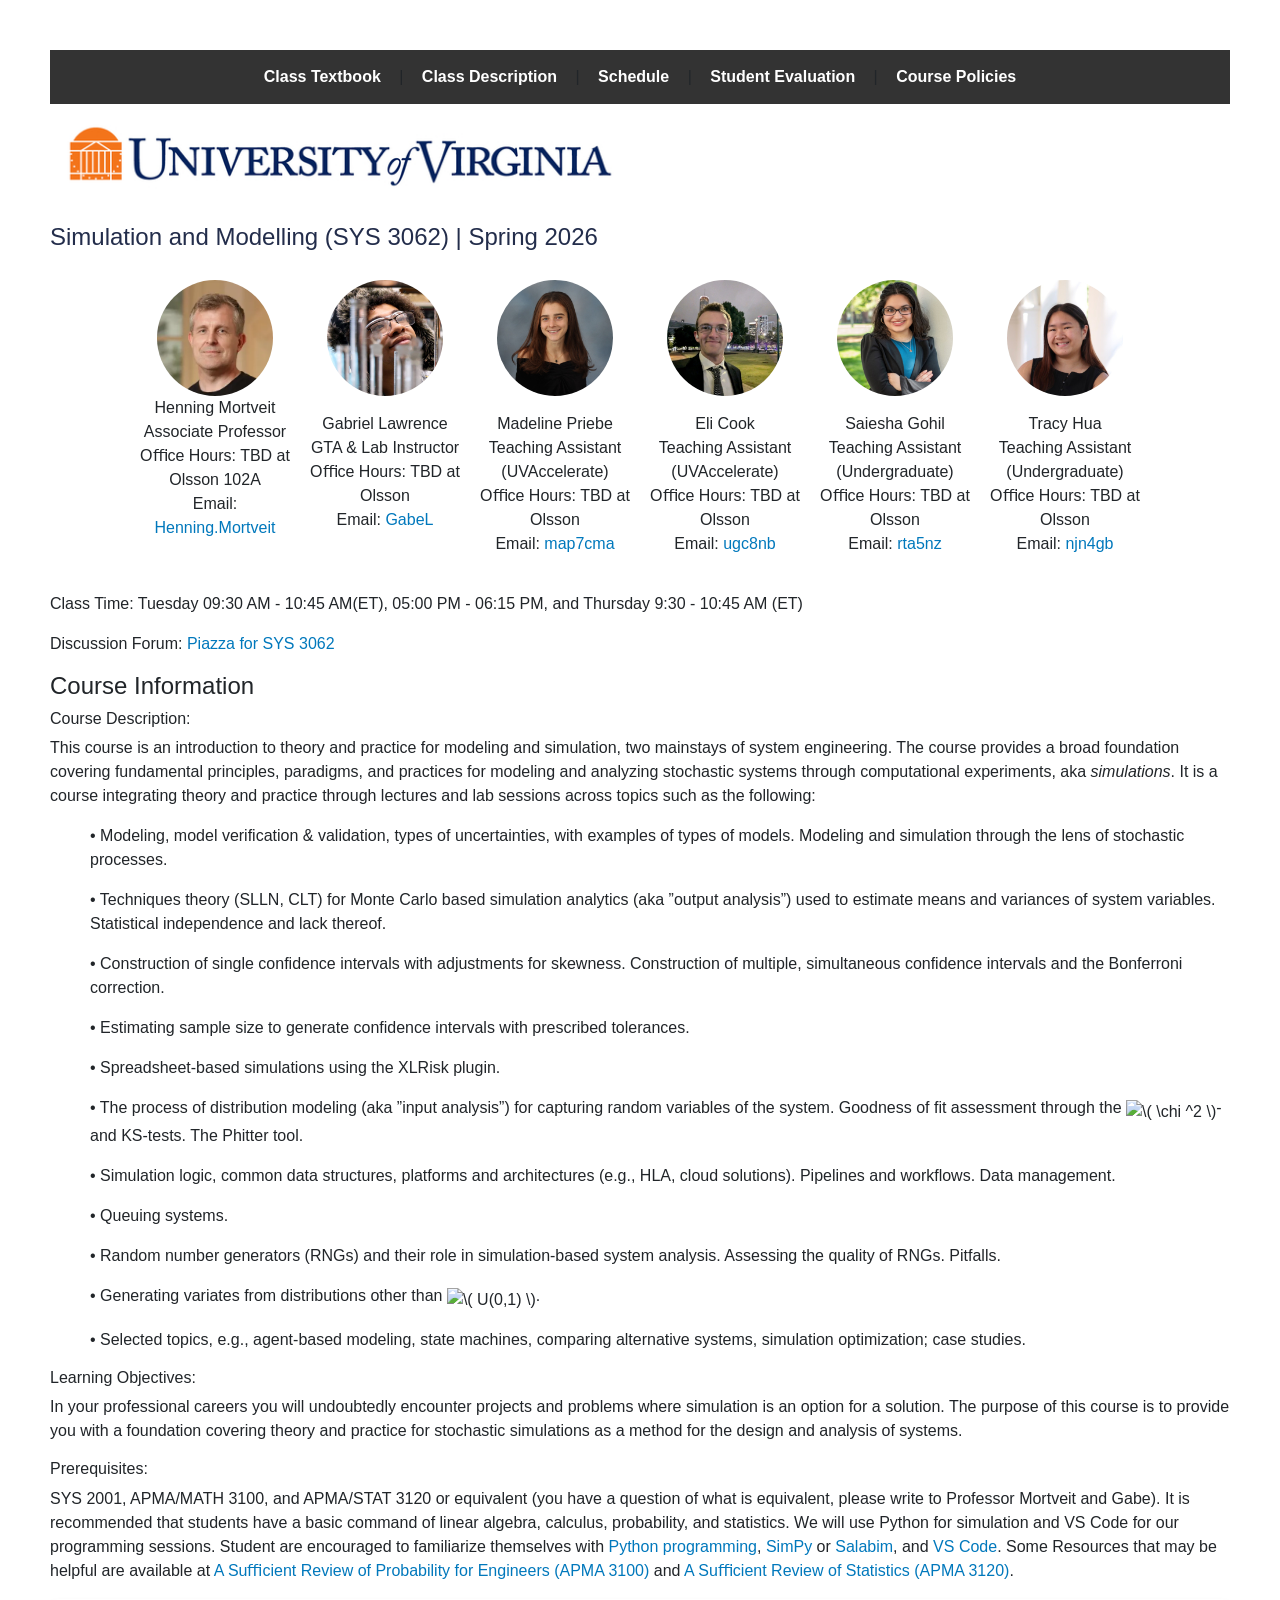
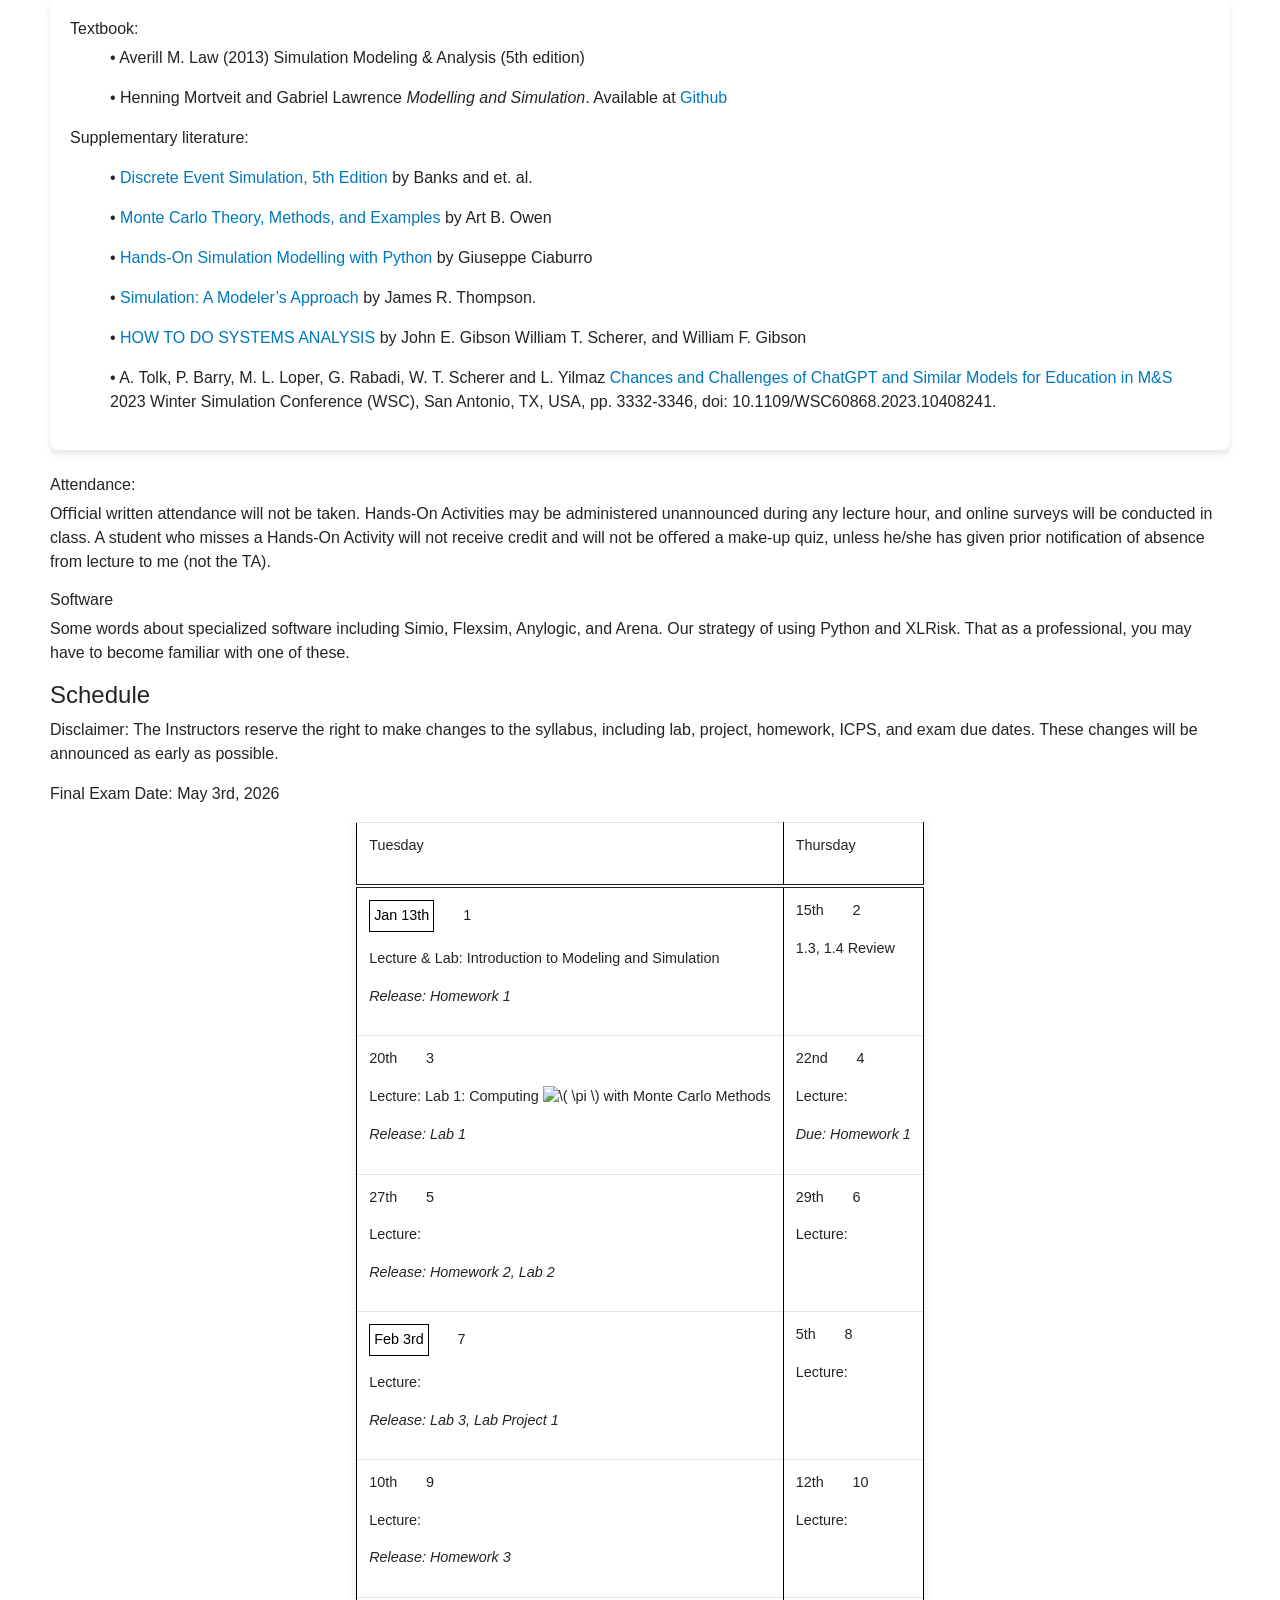
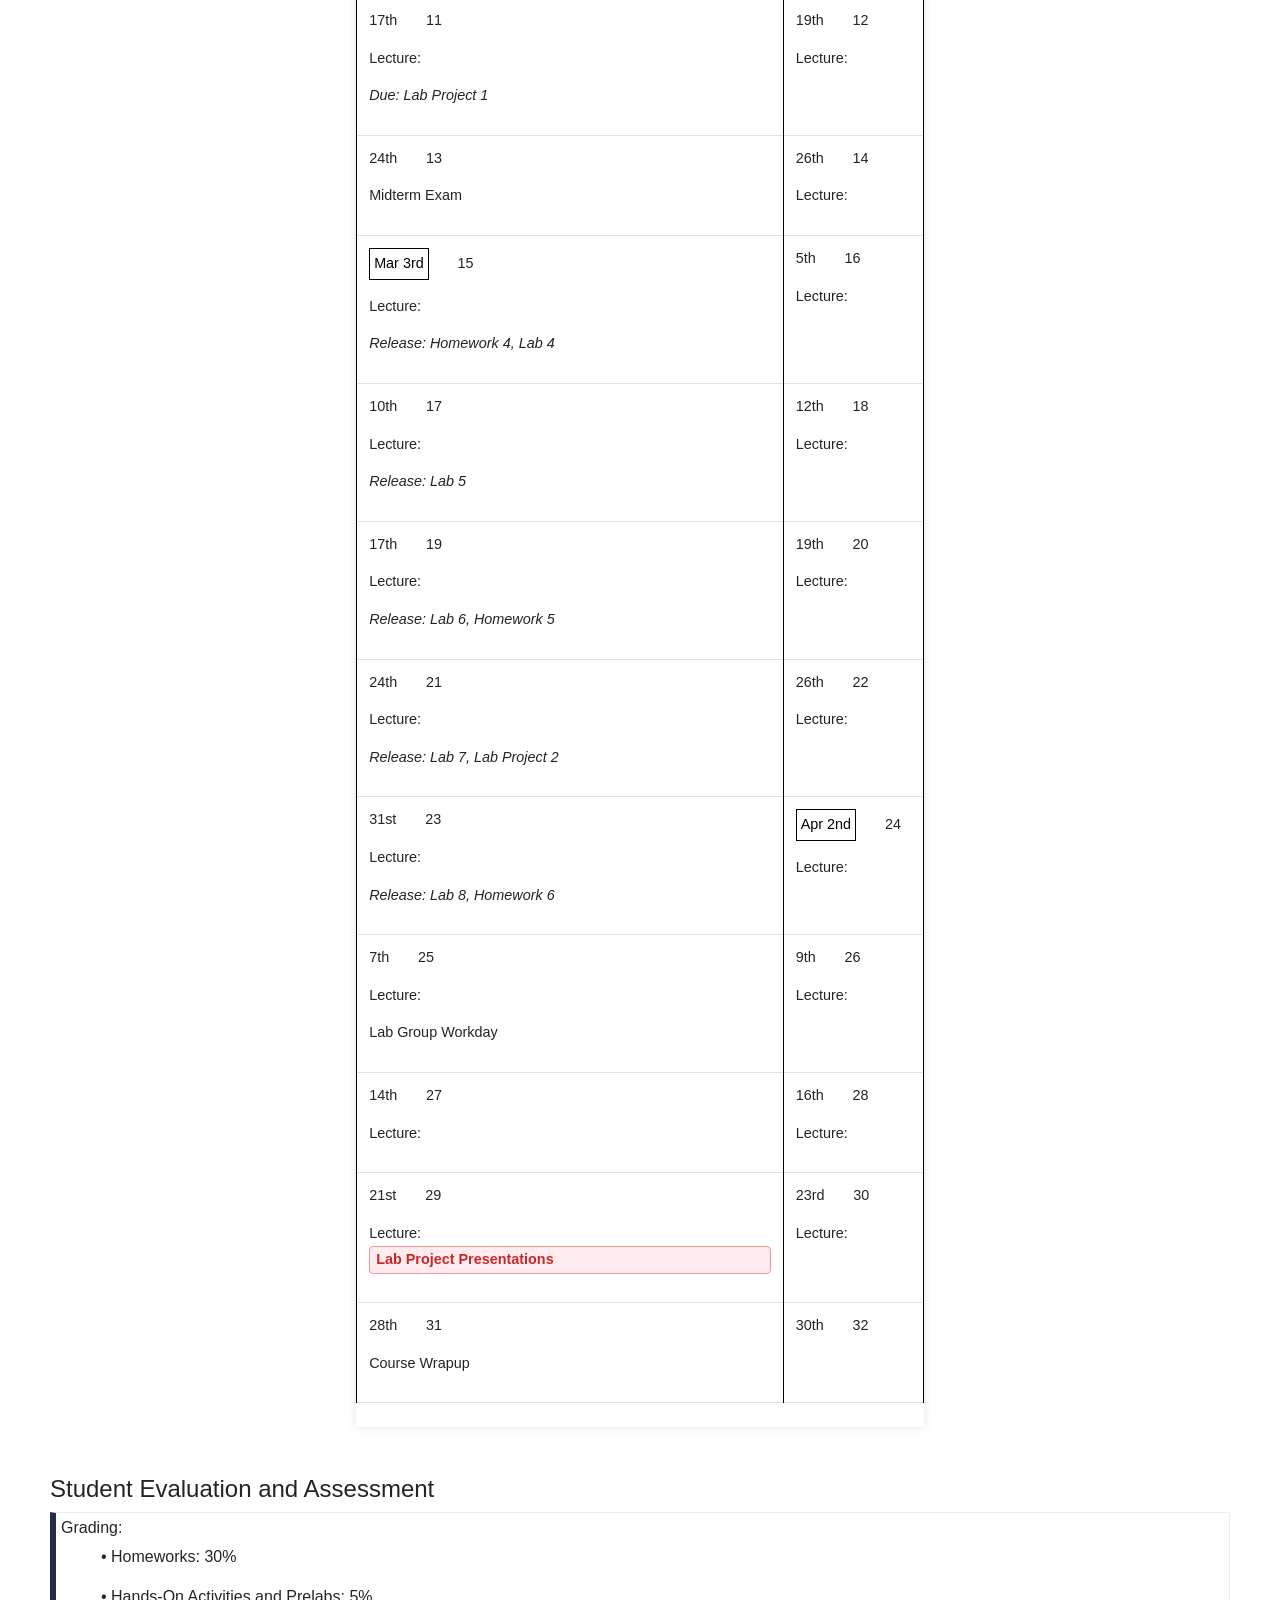
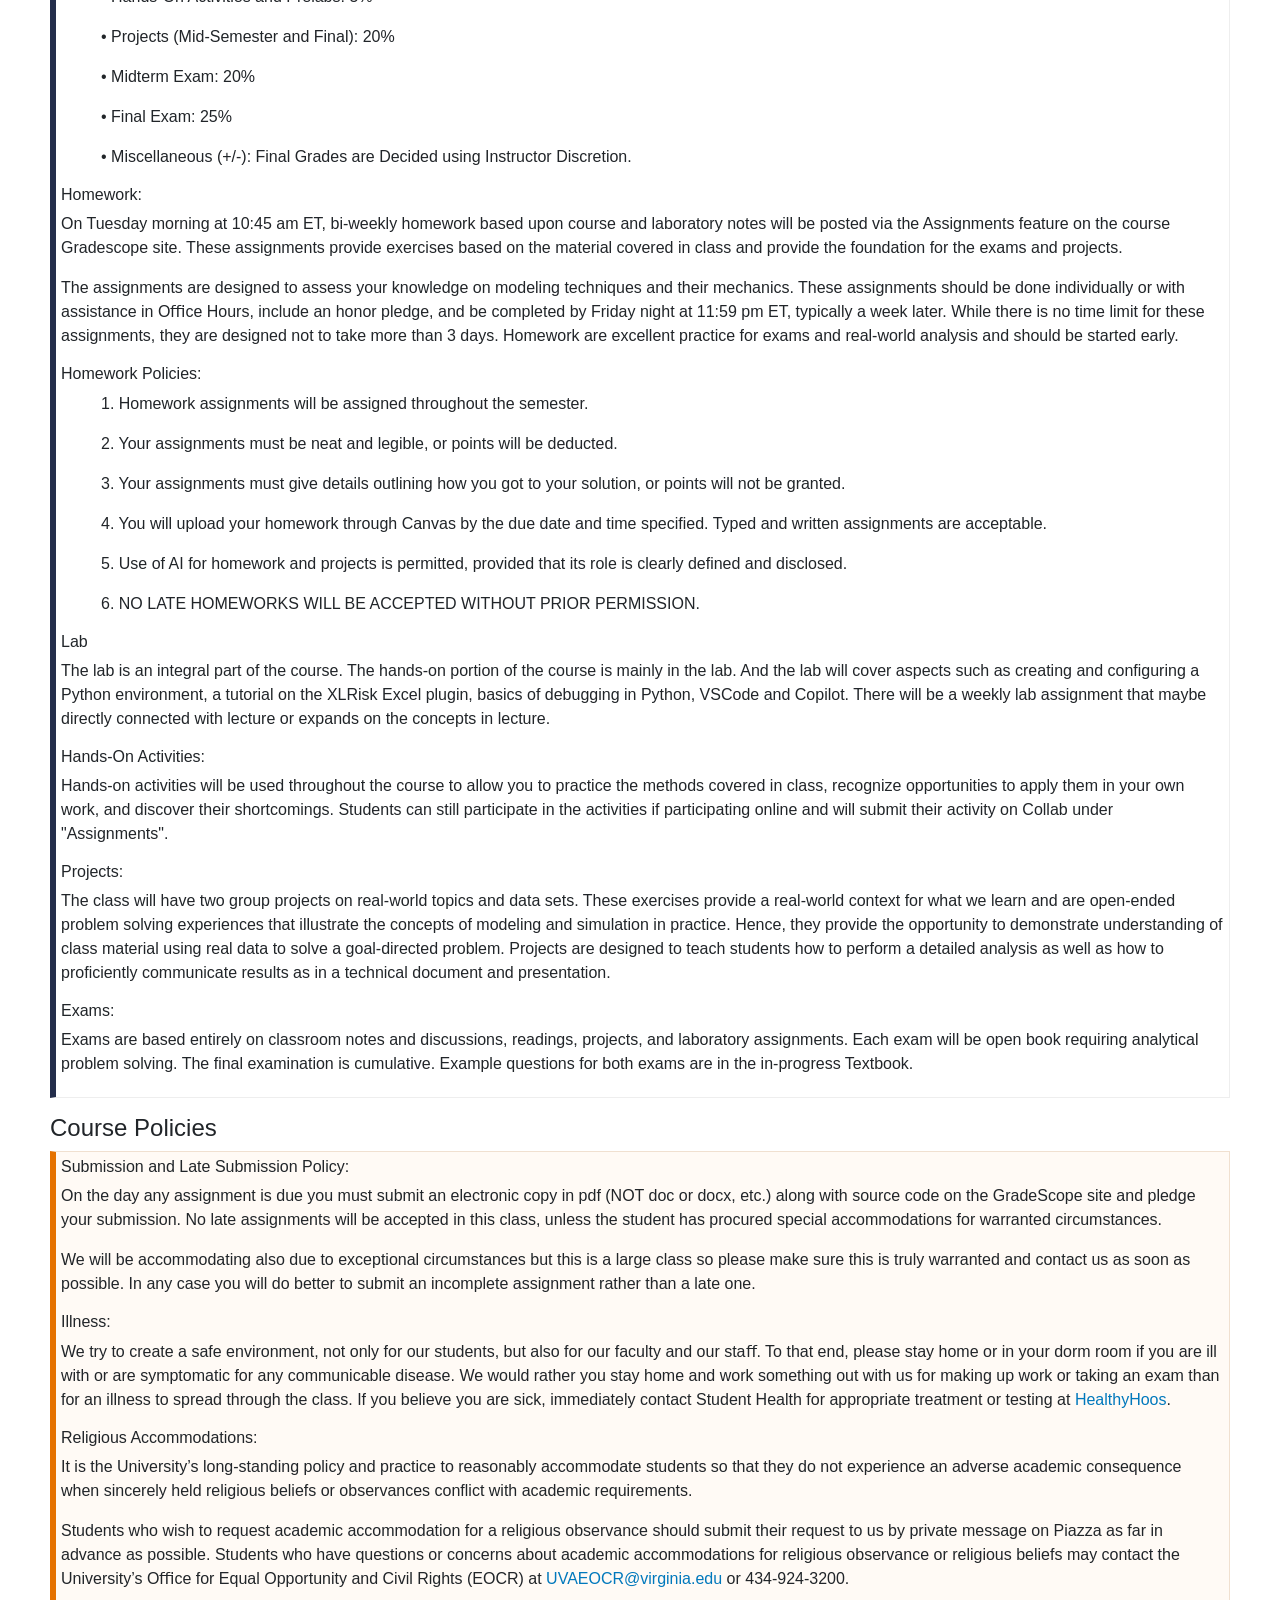
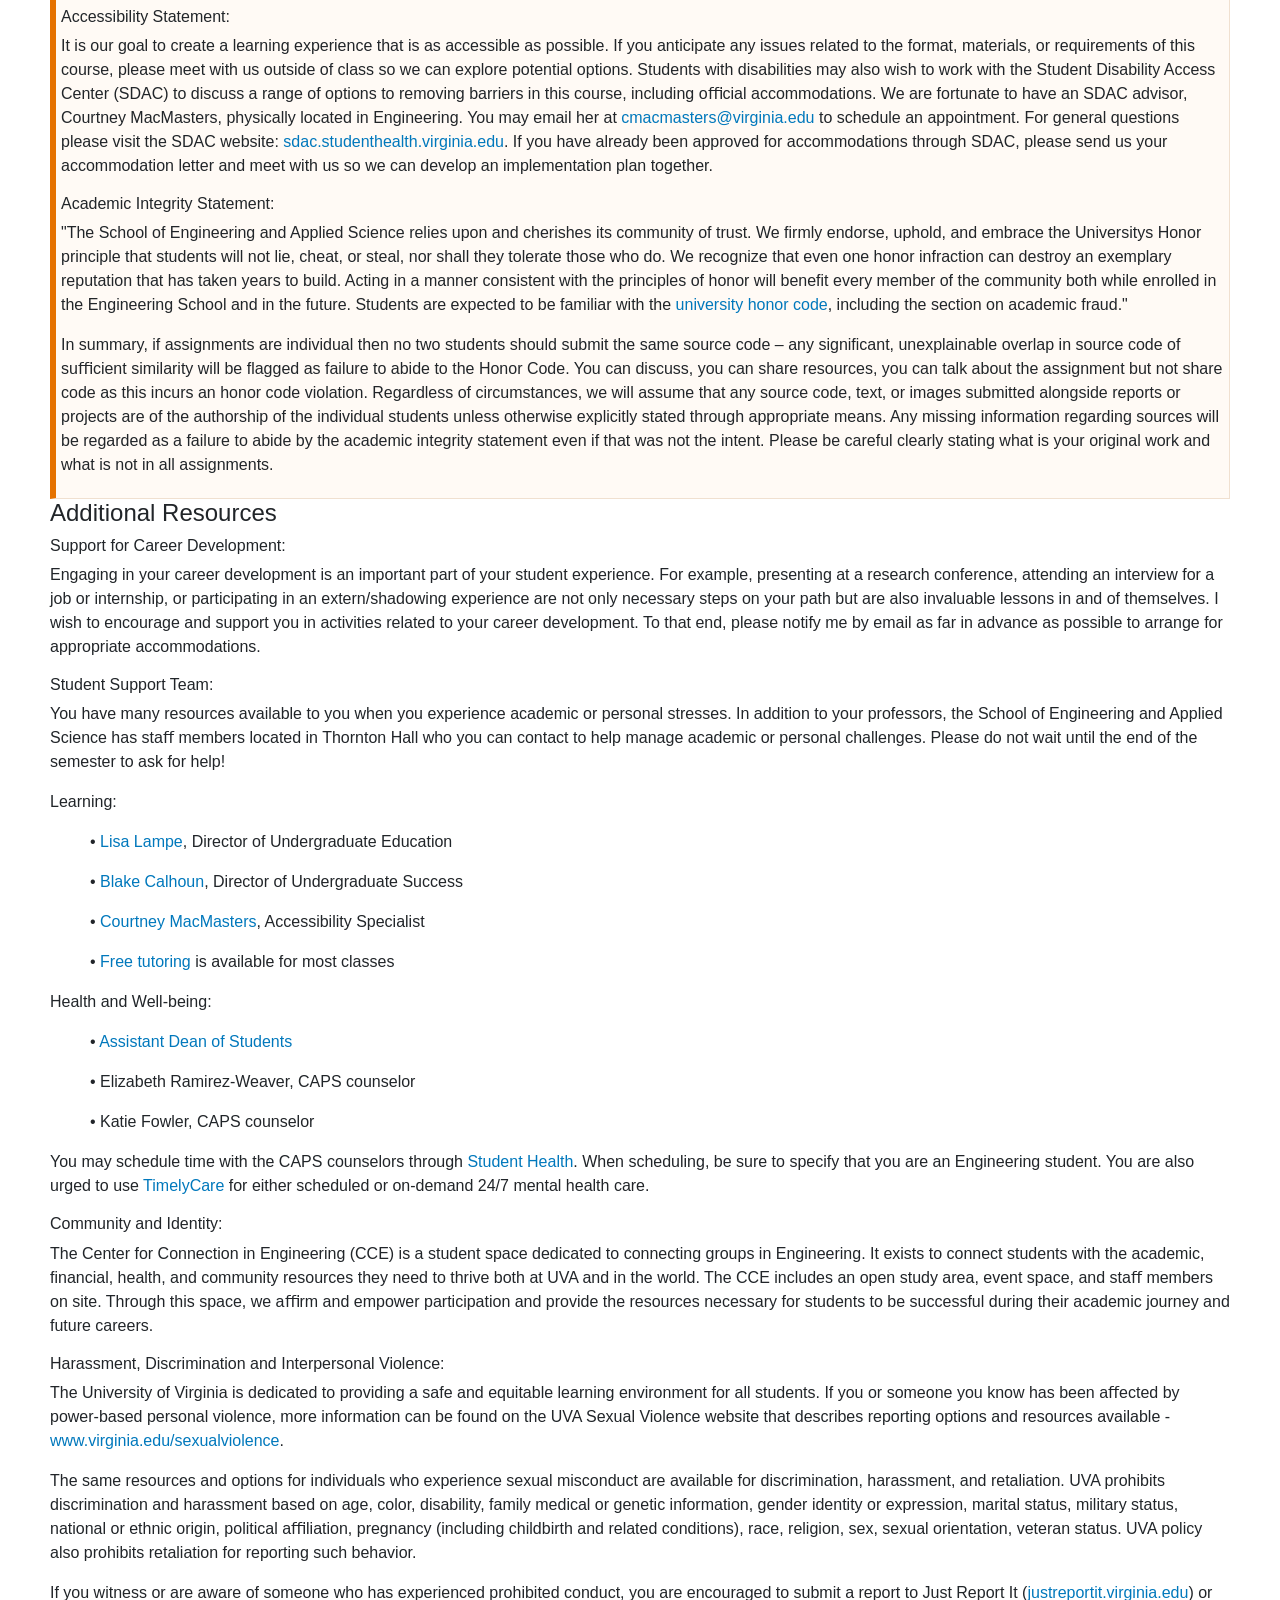
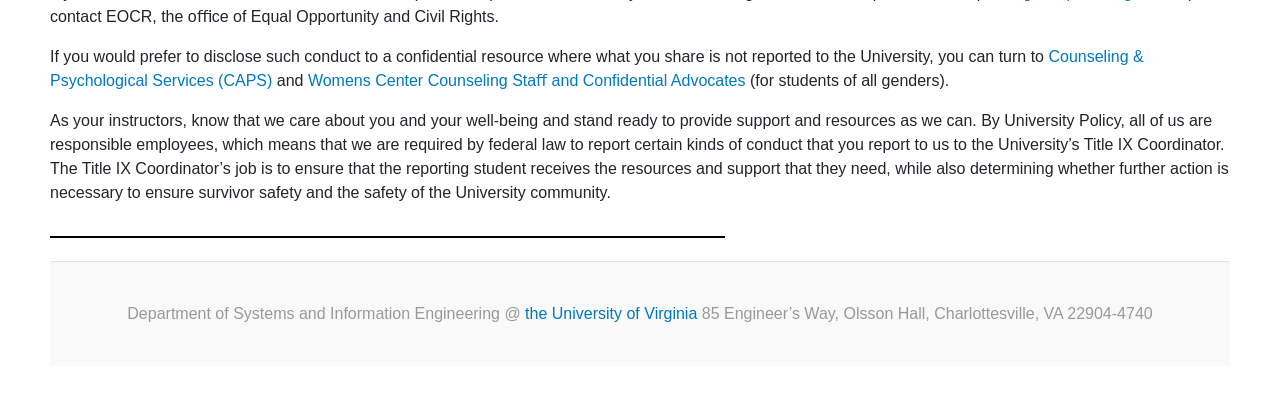
==== commit 1281b76d: "E" ====
--- a/staging_html.html
+++ b/staging_html.html
@@ -28,6 +28,18 @@
 <div class="center">
 
 
+<div class="navbar">
+
+<p>
+<a href="https://github.com/Gabriel-vzh2vs/Modelling-And-Simulation-Public-Release" target="_blank" >Class Textbook</a> | <a href="staging.html#LWR-ht-class">Class Description</a> | <a
+href="staging.html#LWR-ht-schedule">Schedule</a> | <a href="staging.html#LWR-ht-evaluation">Student Evaluation</a> | <a href="staging.html#LWR-ht-policies">Course Policies</a>
+</p>
+</div>
+
+</div>
+<div class="center">
+
+
 <div class="hero-image">
 
 <p>
@@ -48,22 +60,10 @@
 <!--
 ...... section Simulation and Modelling (SYS 3062) | Spring 2026 ......
 -->
-<h4 id="autosec-3">Simulation and Modelling (SYS 3062) | Spring 2026</h4>
-<a id="staging-autopage-3"></a>
-
-
-</div>
-
-</div>
-<div class="center">
-
-
-<div class="navbar">
-
-<p>
-<a href="https://github.com/Gabriel-vzh2vs/Modelling-And-Simulation-Public-Release" target="_blank" >Class Textbook</a> | <a href="staging.html#LWR-ht-class">Class Description</a> | <a
-href="staging.html#LWR-ht-schedule">Schedule</a> | <a href="staging.html#LWR-ht-evaluation">Student Evaluation</a> | <a href="staging.html#LWR-ht-policies">Course Policies</a>
-</p>
+<h4 id="autosec-4">Simulation and Modelling (SYS 3062) | Spring 2026</h4>
+<a id="staging-autopage-4"></a>
+
+
 </div>
 
 </div>
@@ -465,74 +465,24 @@
 not be oﬀered a make-up quiz, unless he/she has given prior notiﬁcation of absence from lecture to me (not the TA).
 </p>
 <!--
-...... subsubsection Homework Policies: ......
--->
-<h6 id="autosec-15">Homework Policies:</h6>
+...... subsubsection Software ......
+-->
+<h6 id="autosec-15">Software</h6>
 <a id="staging-autopage-15"></a>
 
 
-<ul style="list-style-type:none">
-
-<li>
-<p>
-1. Homework assignments will be assigned throughout the semester.
-</p>
-
-</li>
-<li>
-
-<p>
-2. Your assignments must be neat and legible, or points will be deducted.
-</p>
-
-</li>
-<li>
-
-<p>
-3. Your assignments must give details outlining how you got to your solution, or points will not be granted.
-</p>
-
-</li>
-<li>
-
-<p>
-4. You will upload your homework through Canvas by the due date and time speciﬁed. Typed and written assignments are acceptable.
-</p>
-
-</li>
-<li>
-
-<p>
-5. Use of AI for homework and projects is permitted, provided that its role is clearly deﬁned and disclosed.
-</p>
-
-</li>
-<li>
-
-<p>
-6. NO LATE HOMEWORKS WILL BE ACCEPTED WITHOUT PRIOR PERMISSION.
-</p>
-</li>
-</ul>
-<!--
-...... subsubsection Software ......
--->
-<h6 id="autosec-16">Software</h6>
+<p>
+Some words about specialized software including Simio, Flexsim, Anylogic, and Arena. Our strategy of using Python and XLRisk. That as a professional, you may have to become familiar with one of these.
+</p>
+
+<p>
+<a id="LWR-ht-schedule"></a>
+</p>
+<!--
+...... section Schedule ......
+-->
+<h4 id="autosec-16">Schedule</h4>
 <a id="staging-autopage-16"></a>
-
-
-<p>
-Some words about specialized software including Simio, Flexsim, Anylogic, and Arena. Our strategy of using Python and XLRisk. That as a professional, you may have to become familiar with one of these.
-</p>
-
-<p>
-<a id="LWR-ht-schedule"></a>
-</p>
-<!--
-...... section Schedule ......
--->
-<h4 id="autosec-17">Schedule</h4>
-<a id="staging-autopage-17"></a>
 
 
 <p>
@@ -1078,77 +1028,77 @@
 <!--
 ...... section Student Evaluation and Assessment ......
 -->
-<h4 id="autosec-20">Student Evaluation and Assessment</h4>
+<h4 id="autosec-19">Student Evaluation and Assessment</h4>
+<a id="staging-autopage-19"></a>
+
+
+
+<div class="box-grading">
+<!--
+...... subsubsection Grading: ......
+-->
+<h6 id="autosec-20">Grading:</h6>
 <a id="staging-autopage-20"></a>
 
 
-
-<div class="box-grading">
-<!--
-...... subsubsection Grading: ......
--->
-<h6 id="autosec-21">Grading:</h6>
+<ul style="list-style-type:none">
+
+<li>
+<p>
+• Homeworks: 30%
+</p>
+
+
+</li>
+<li>
+
+
+<p>
+• Hands-On Activities and Prelabs: 5%
+</p>
+
+
+</li>
+<li>
+
+
+<p>
+• Projects (Mid-Semester and Final): 20%
+</p>
+
+
+</li>
+<li>
+
+
+<p>
+• Midterm Exam: 20%
+</p>
+
+
+</li>
+<li>
+
+
+<p>
+• Final Exam: 25%
+</p>
+
+
+</li>
+<li>
+
+
+<p>
+• Miscellaneous (+/-): Final Grades are Decided using Instructor Discretion.
+</p>
+</li>
+</ul>
+<!--
+...... subsubsection Homework: ......
+-->
+<h6 id="autosec-21">Homework:</h6>
 <a id="staging-autopage-21"></a>
-
-
-<ul style="list-style-type:none">
-
-<li>
-<p>
-• Homeworks: 30%
-</p>
-
-
-</li>
-<li>
-
-
-<p>
-• Hands-On Activities and Prelabs: 5%
-</p>
-
-
-</li>
-<li>
-
-
-<p>
-• Projects (Mid-Semester and Final): 20%
-</p>
-
-
-</li>
-<li>
-
-
-<p>
-• Midterm Exam: 20%
-</p>
-
-
-</li>
-<li>
-
-
-<p>
-• Final Exam: 25%
-</p>
-
-
-</li>
-<li>
-
-
-<p>
-• Miscellaneous (+/-): Final Grades are Decided using Instructor Discretion.
-</p>
-</li>
-</ul>
-<!--
-...... subsubsection Homework: ......
--->
-<h6 id="autosec-22">Homework:</h6>
-<a id="staging-autopage-22"></a>
 
 
 <p>
@@ -1158,8 +1108,58 @@
 
 <p>
 The assignments are designed to assess your knowledge on modeling techniques and their mechanics. These assignments should be done individually or with assistance in Oﬃce Hours, include an honor pledge, and be completed by Friday night at
-11:59 pm ET, typically a week later. While there is no time limit for these assignments, they are designed not to take more than 3 days. Laboratory sessions are excellent practice for exams and real-world analysis and should be started early.
-</p>
+11:59 pm ET, typically a week later. While there is no time limit for these assignments, they are designed not to take more than 3 days. Homework are excellent practice for exams and real-world analysis and should be started early.
+</p>
+<!--
+...... subsubsection Homework Policies: ......
+-->
+<h6 id="autosec-22">Homework Policies:</h6>
+<a id="staging-autopage-22"></a>
+
+
+<ul style="list-style-type:none">
+
+<li>
+<p>
+1. Homework assignments will be assigned throughout the semester.
+</p>
+
+</li>
+<li>
+
+<p>
+2. Your assignments must be neat and legible, or points will be deducted.
+</p>
+
+</li>
+<li>
+
+<p>
+3. Your assignments must give details outlining how you got to your solution, or points will not be granted.
+</p>
+
+</li>
+<li>
+
+<p>
+4. You will upload your homework through Canvas by the due date and time speciﬁed. Typed and written assignments are acceptable.
+</p>
+
+</li>
+<li>
+
+<p>
+5. Use of AI for homework and projects is permitted, provided that its role is clearly deﬁned and disclosed.
+</p>
+
+</li>
+<li>
+
+<p>
+6. NO LATE HOMEWORKS WILL BE ACCEPTED WITHOUT PRIOR PERMISSION.
+</p>
+</li>
+</ul>
 <!--
 ...... subsubsection Lab ......
 -->
@@ -1290,10 +1290,10 @@
 </p>
 
 <p>
-In summary, if assignments are individual then no two students should submit the same source code – any overlap in source code of suﬃcient similarity will be ﬂagged as failure to abide to the Honor Code. You can discuss, you can share resources,
-you can talk about the assignment but not share code as this incurs an honor code violation. Regardless of circumstances, we will assume that any source code, text, or images submitted alongside reports or projects are of the authorship of the
-individual students unless otherwise explicitly stated through appropriate means. Any missing information regarding sources will be regarded as a failure to abide by the academic integrity statement even if that was not the intent. Please be careful
-clearly stating what is your original work and what is not in all assignments.
+In summary, if assignments are individual then no two students should submit the same source code – any signiﬁcant, unexplainable overlap in source code of suﬃcient similarity will be ﬂagged as failure to abide to the Honor Code. You can discuss,
+you can share resources, you can talk about the assignment but not share code as this incurs an honor code violation. Regardless of circumstances, we will assume that any source code, text, or images submitted alongside reports or projects are of the
+authorship of the individual students unless otherwise explicitly stated through appropriate means. Any missing information regarding sources will be regarded as a failure to abide by the academic integrity statement even if that was not the intent.
+Please be careful clearly stating what is your original work and what is not in all assignments.
 </p>
 </div>
 <!--
@@ -1310,7 +1310,7 @@
 
 <p>
 Engaging in your career development is an important part of your student experience. For example, presenting at a research conference, attending an interview for a job or internship, or participating in an extern/shadowing experience are not only
-necessary steps on your path but are also invaluable lessons in and of themselves. I wish to encourage and support you in activities related to your career development. To that end, please notify me by email as far inadvance as possible to arrange for
+necessary steps on your path but are also invaluable lessons in and of themselves. I wish to encourage and support you in activities related to your career development. To that end, please notify me by email as far in advance as possible to arrange for
 appropriate accommodations.
 </p>
 <!--
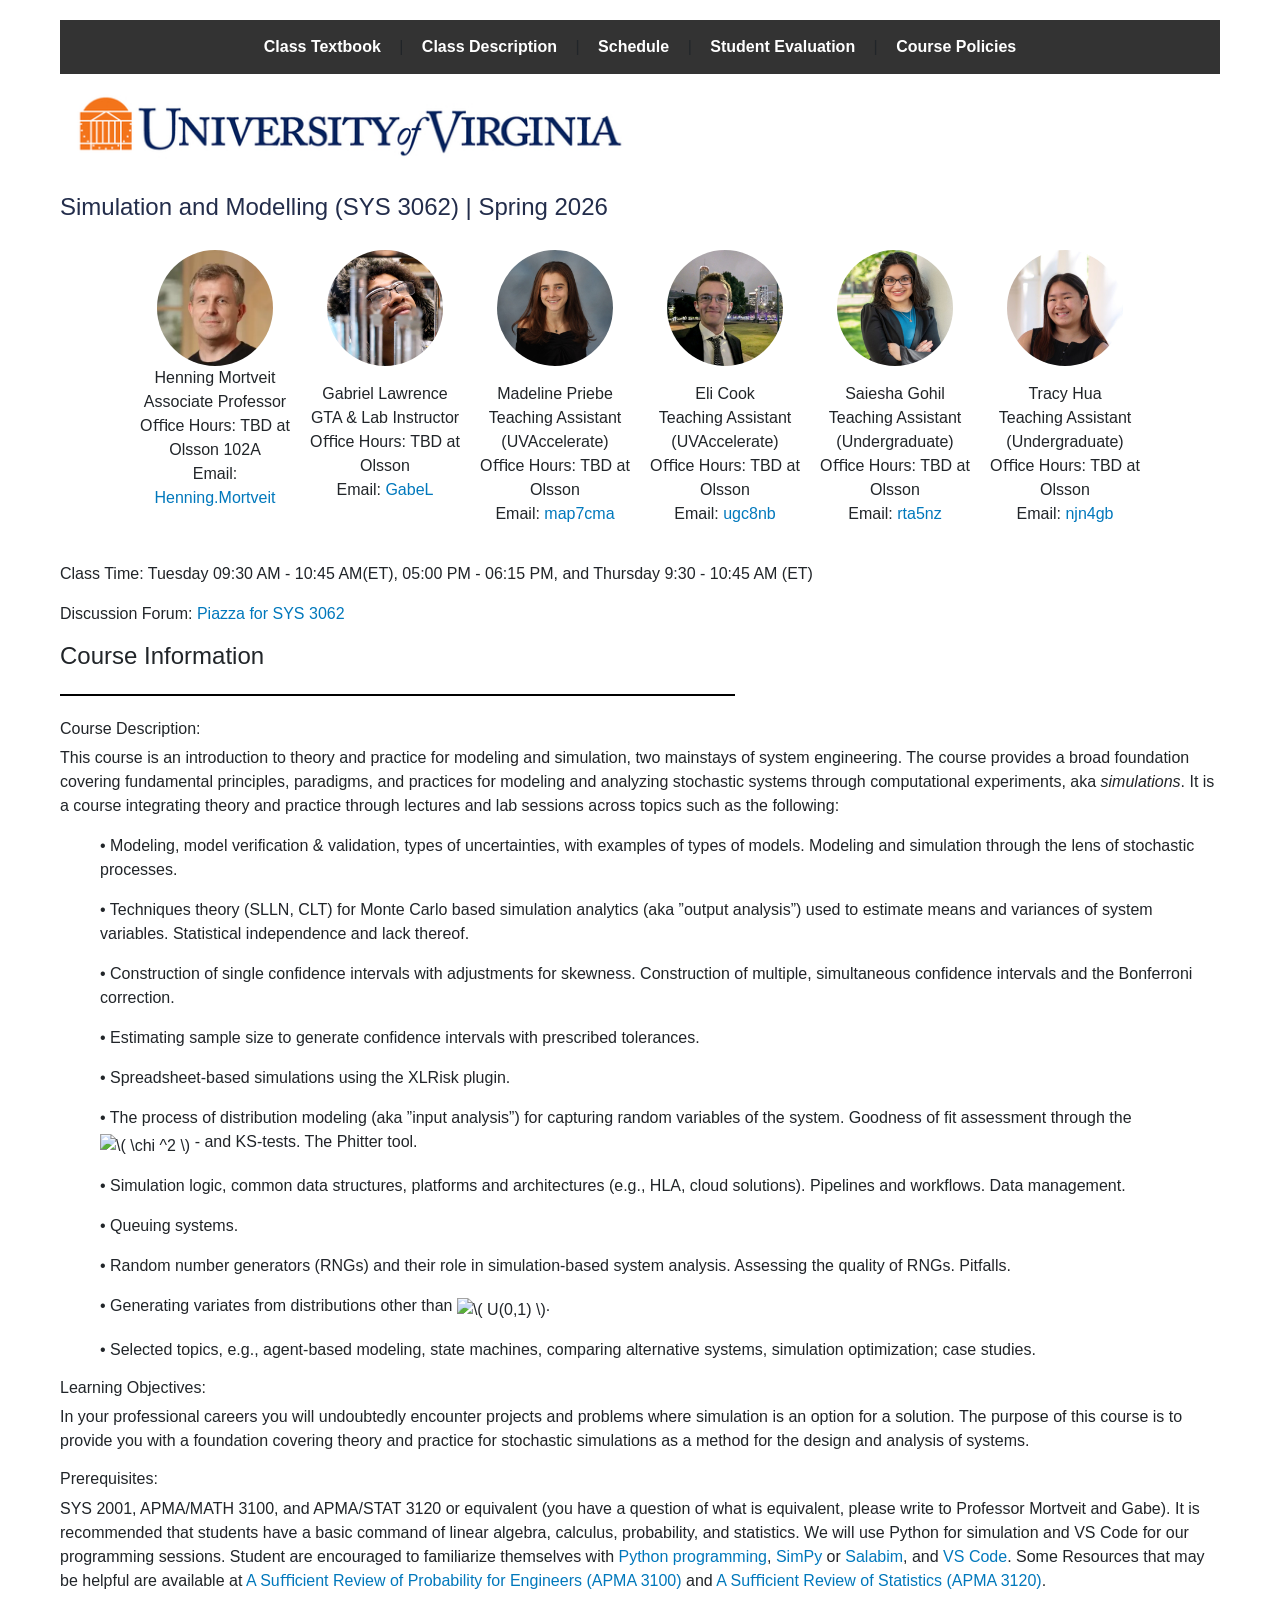
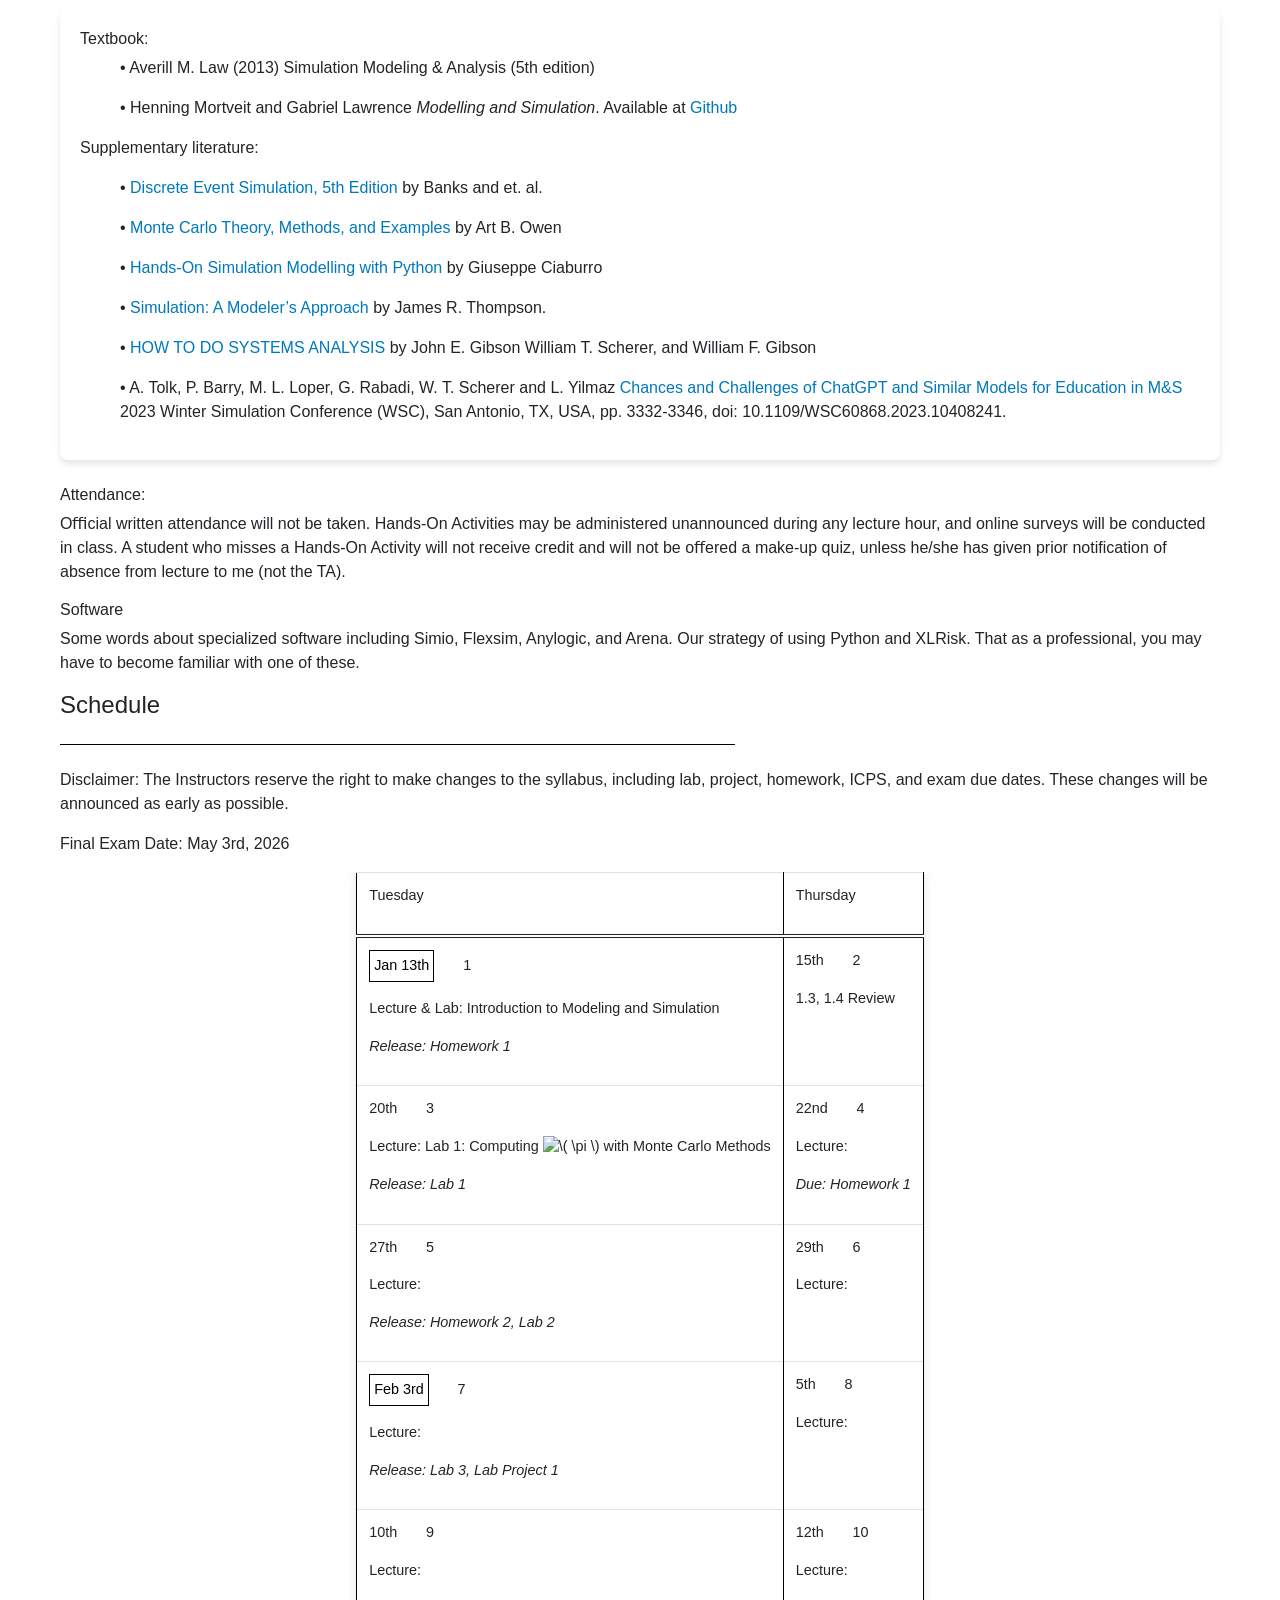
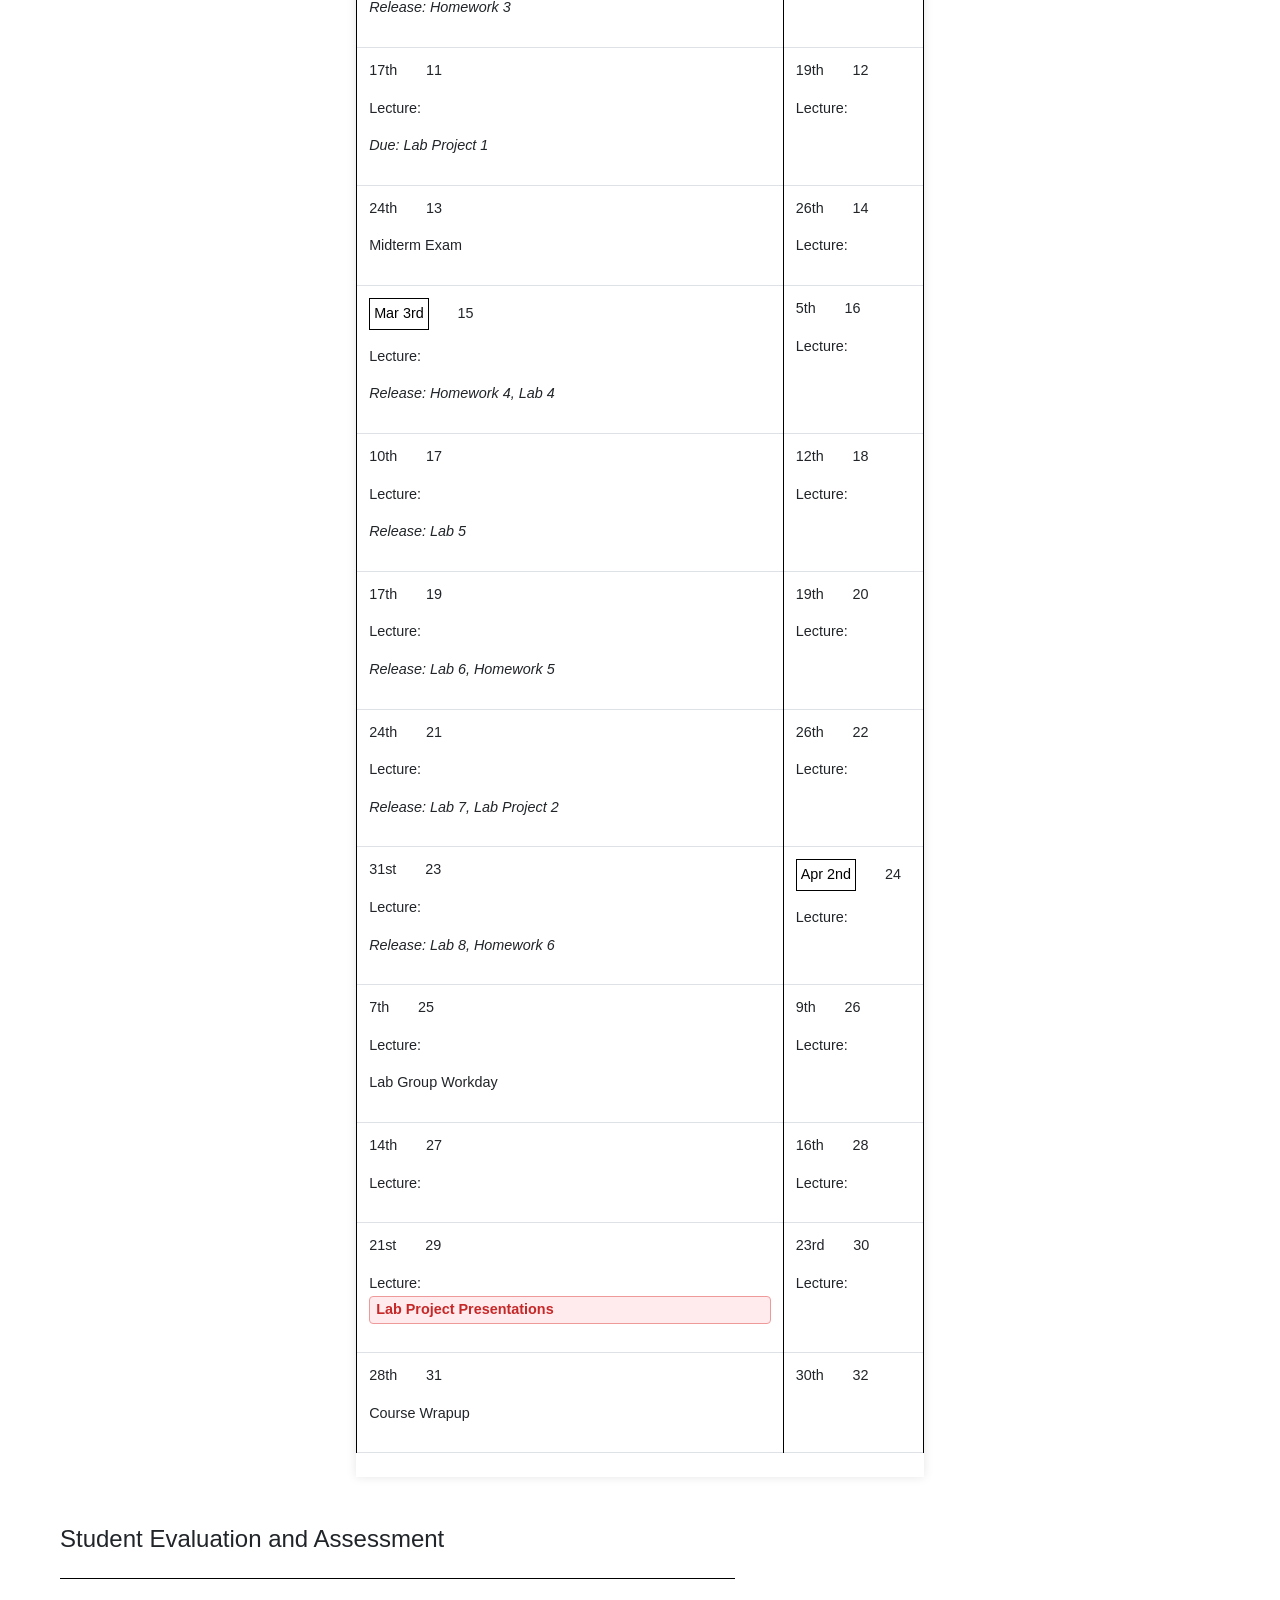
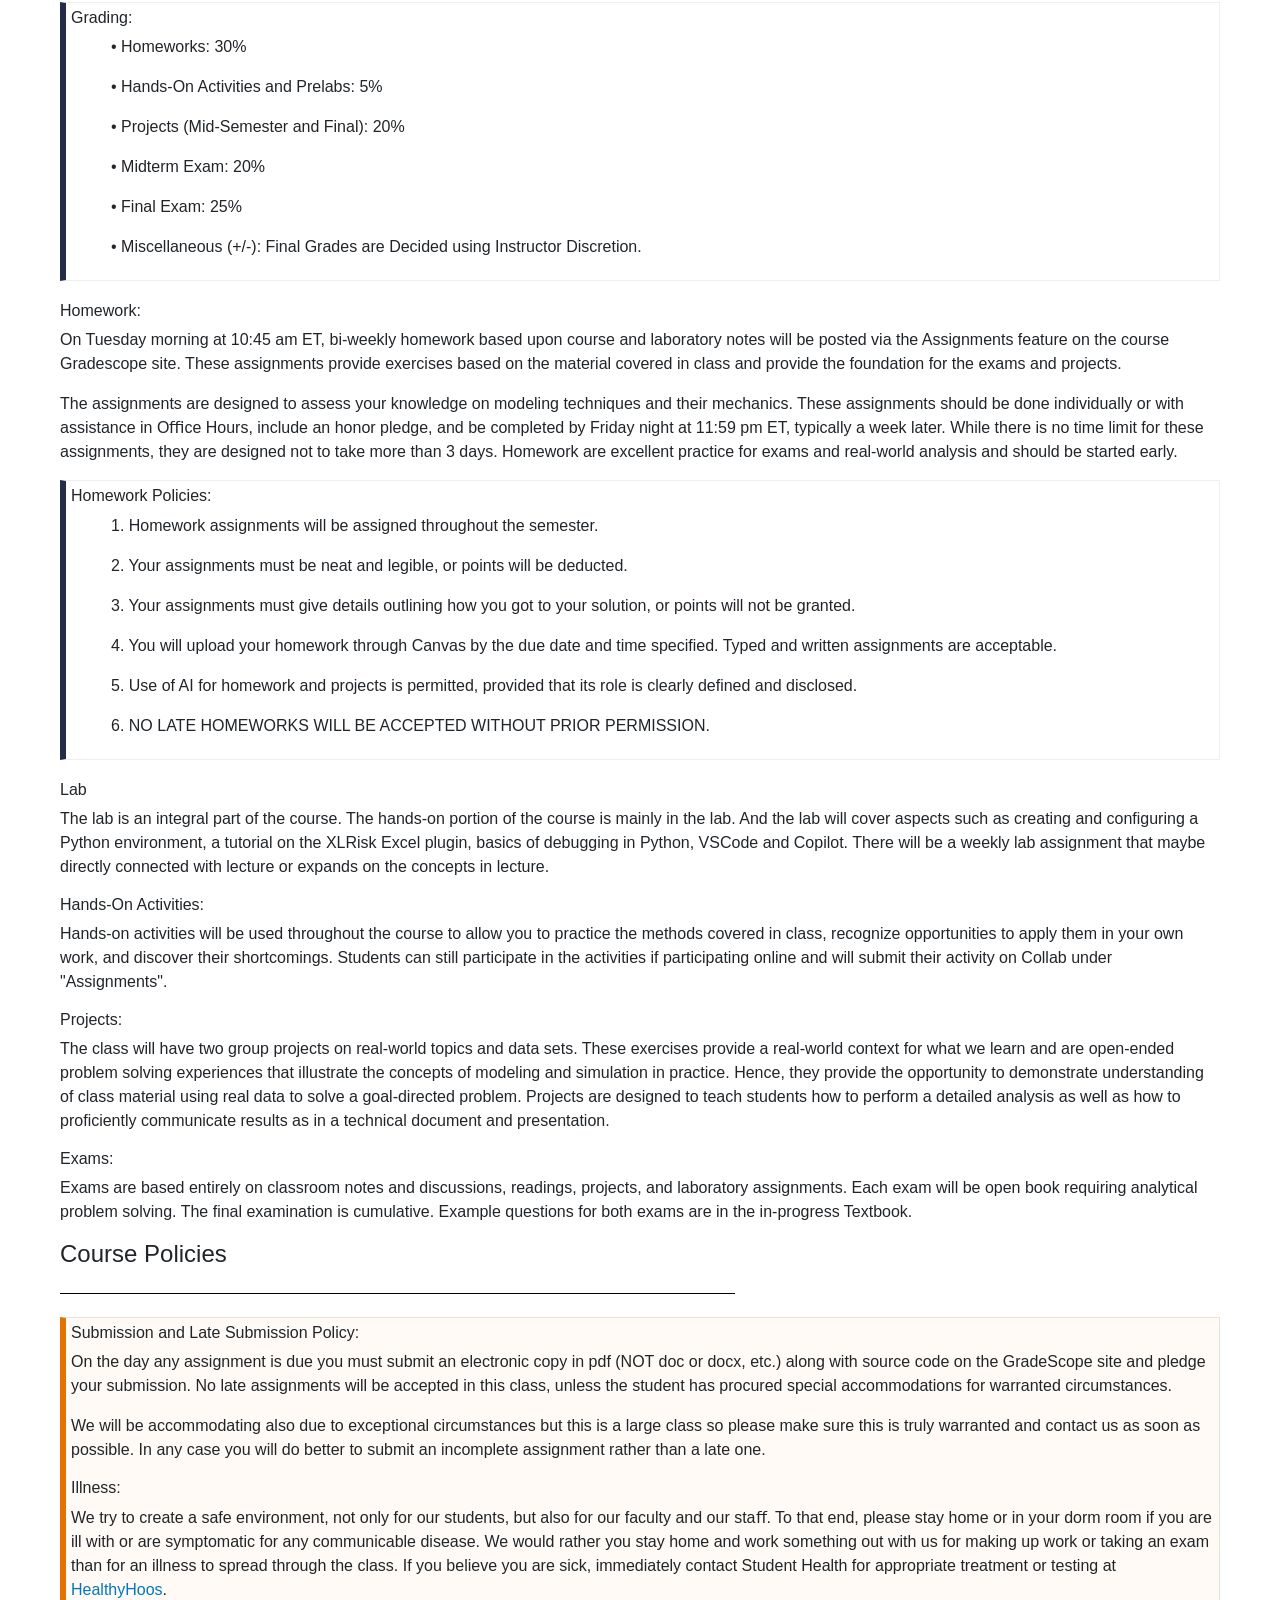
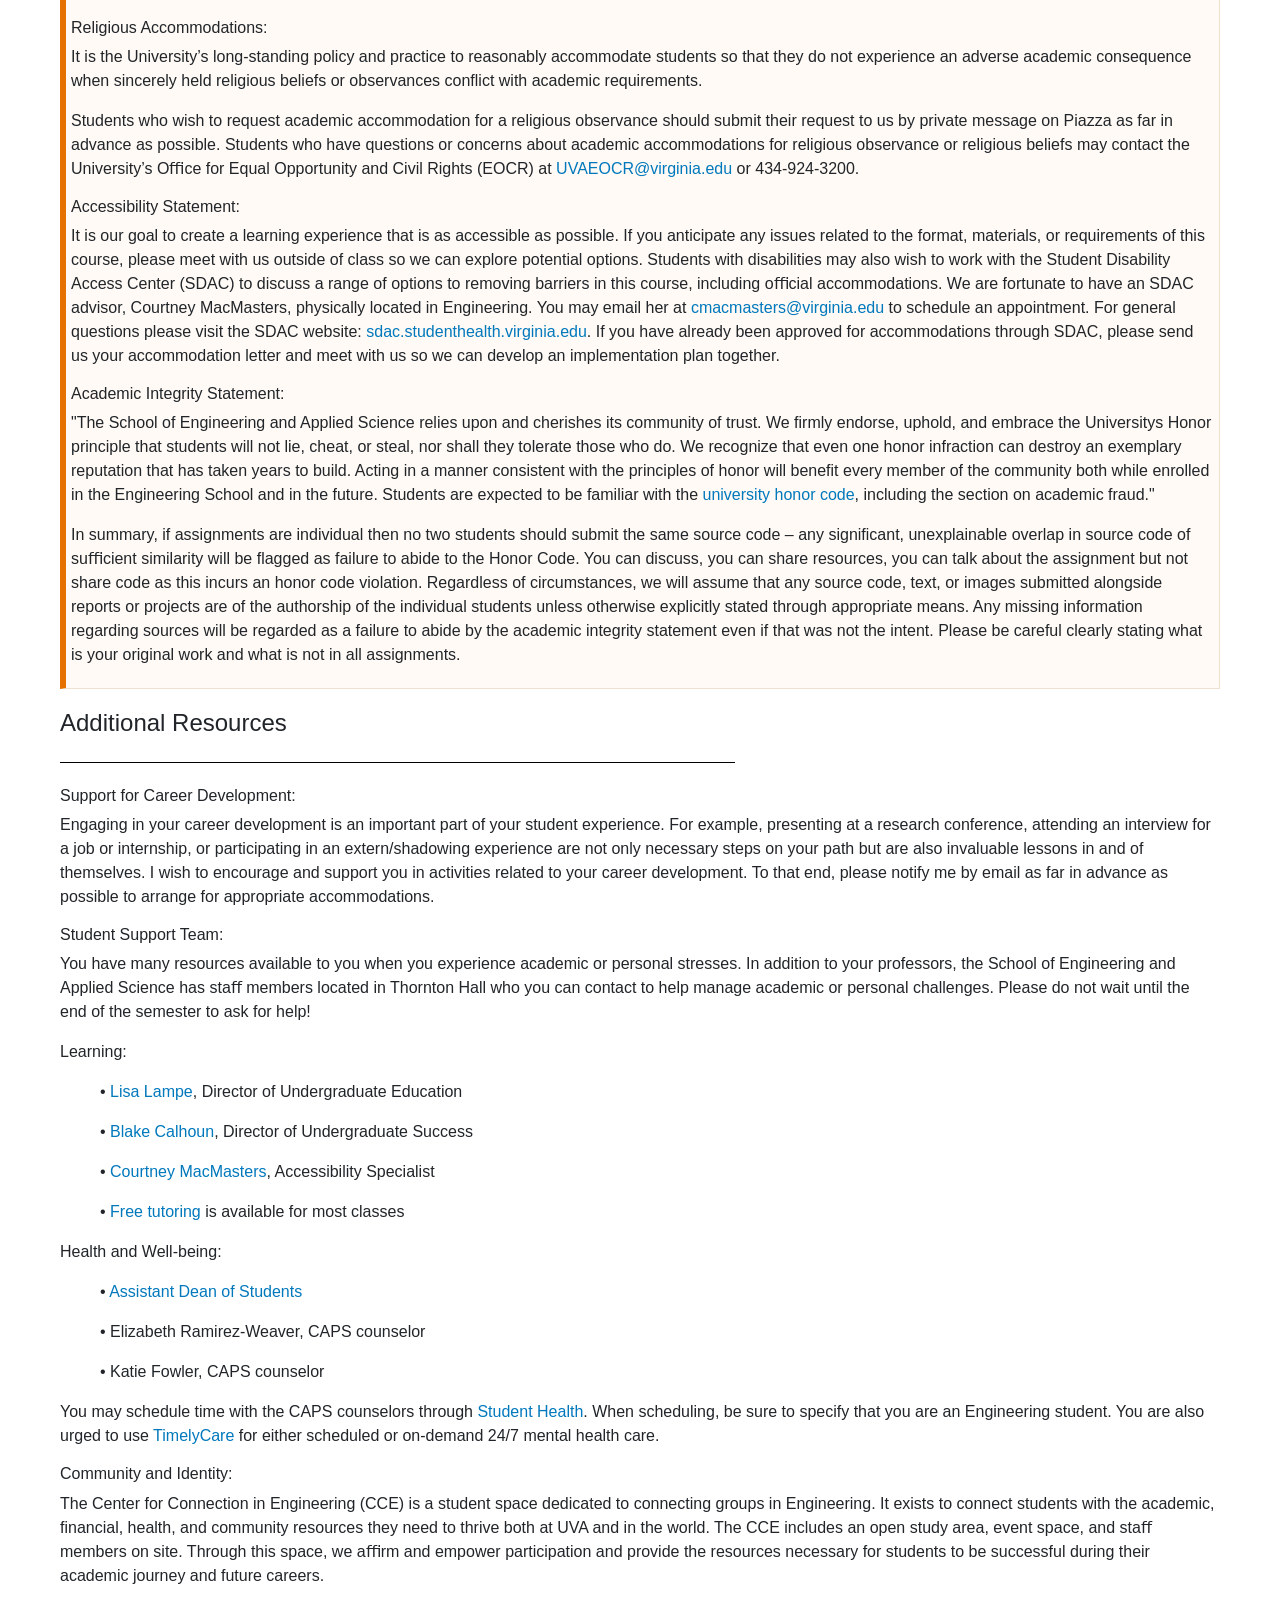
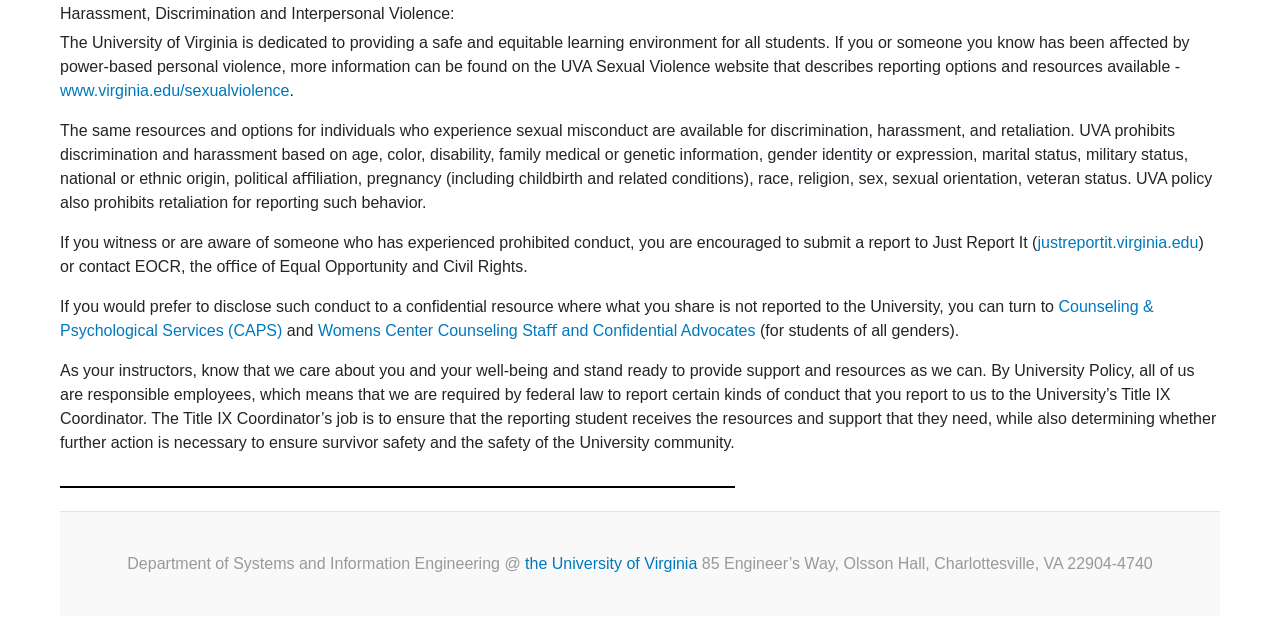
==== commit 5da45d84: "C" ====
--- a/staging_html.html
+++ b/staging_html.html
@@ -228,11 +228,19 @@
 -->
 <h4 id="autosec-5">Course Information</h4>
 <a id="staging-autopage-5"></a>
+<div class="center">
+
+<p>
+<span
+    style="background:black; width:506pt ; height:1pt ; display:inline-block;"
+><!----></span>
+</p>
+</div>
 <!--
 ...... subsubsection Course Description:           ......
 -->
-<h6 id="autosec-6">Course Description:</h6>
-<a id="staging-autopage-6"></a>
+<h6 id="autosec-7">Course Description:</h6>
+<a id="staging-autopage-7"></a>
 
 
 <p>
@@ -285,12 +293,12 @@
 ><!--
 χ2
 --><img
-      src="staging-images/DC782F1D5B830C45CF06DBC82BD075B4.svg"
-      alt="\( \chi ^2 \)"
+      src="staging-images/F4EAF6810DB2A278CF70744D4EBFC4A9.svg"
+      alt="\( \chi ^2    \)"
       role="math"
       style="width:1.25316em ; vertical-align:-0.22531em "
       class="lateximage"
-></span>- and KS-tests. The Phitter tool.
+></span> - and KS-tests. The Phitter tool.
 </p>
 </li>
 <li>
@@ -324,8 +332,8 @@
 ><!--
 U (0, 1)
 --><img
-      src="staging-images/6F775824BC98224757ECB46C0146D796.svg"
-      alt="\( U(0,1) \)"
+      src="staging-images/E6FCE9A683177769C977DF9CE46EB4EB.svg"
+      alt="\( U(0,1)   \)"
       role="math"
       style="width:3.51794em ; vertical-align:-0.28969em "
       class="lateximage"
@@ -343,8 +351,8 @@
 <!--
 ...... subsubsection Learning Objectives: ......
 -->
-<h6 id="autosec-11">Learning Objectives:</h6>
-<a id="staging-autopage-11"></a>
+<h6 id="autosec-12">Learning Objectives:</h6>
+<a id="staging-autopage-12"></a>
 
 
 <p>
@@ -354,8 +362,8 @@
 <!--
 ...... subsubsection Prerequisites: ......
 -->
-<h6 id="autosec-12">Prerequisites:</h6>
-<a id="staging-autopage-12"></a>
+<h6 id="autosec-13">Prerequisites:</h6>
+<a id="staging-autopage-13"></a>
 
 
 <p>
@@ -372,8 +380,8 @@
 <!--
 ...... subsubsection Textbook: ......
 -->
-<h6 id="autosec-13">Textbook:</h6>
-<a id="staging-autopage-13"></a>
+<h6 id="autosec-14">Textbook:</h6>
+<a id="staging-autopage-14"></a>
 
 
 <ul style="list-style-type:none">
@@ -456,8 +464,8 @@
 <!--
 ...... subsubsection Attendance: ......
 -->
-<h6 id="autosec-14">Attendance:</h6>
-<a id="staging-autopage-14"></a>
+<h6 id="autosec-15">Attendance:</h6>
+<a id="staging-autopage-15"></a>
 
 
 <p>
@@ -467,8 +475,8 @@
 <!--
 ...... subsubsection Software ......
 -->
-<h6 id="autosec-15">Software</h6>
-<a id="staging-autopage-15"></a>
+<h6 id="autosec-16">Software</h6>
+<a id="staging-autopage-16"></a>
 
 
 <p>
@@ -481,9 +489,16 @@
 <!--
 ...... section Schedule ......
 -->
-<h4 id="autosec-16">Schedule</h4>
-<a id="staging-autopage-16"></a>
-
+<h4 id="autosec-17">Schedule</h4>
+<a id="staging-autopage-17"></a>
+<div class="center">
+
+<p>
+<span
+    style="background:black; width:506pt ; height:1pt ; display:inline-block;"
+><!----></span>
+</p>
+</div>
 
 <p>
 <b>Disclaimer:</b> The Instructors reserve the right to make changes to the syllabus, including lab, project, homework, ICPS, and exam due dates. These changes will be announced as early as possible.
@@ -1028,17 +1043,24 @@
 <!--
 ...... section Student Evaluation and Assessment ......
 -->
-<h4 id="autosec-19">Student Evaluation and Assessment</h4>
-<a id="staging-autopage-19"></a>
-
+<h4 id="autosec-21">Student Evaluation and Assessment</h4>
+<a id="staging-autopage-21"></a>
+<div class="center">
+
+<p>
+<span
+    style="background:black; width:506pt ; height:1pt ; display:inline-block;"
+><!----></span>
+</p>
+</div>
 
 
 <div class="box-grading">
 <!--
 ...... subsubsection Grading: ......
 -->
-<h6 id="autosec-20">Grading:</h6>
-<a id="staging-autopage-20"></a>
+<h6 id="autosec-23">Grading:</h6>
+<a id="staging-autopage-23"></a>
 
 
 <ul style="list-style-type:none">
@@ -1094,11 +1116,18 @@
 </p>
 </li>
 </ul>
+
+</div>
+
+
+<div class="spacer-small">
+
+</div>
 <!--
 ...... subsubsection Homework: ......
 -->
-<h6 id="autosec-21">Homework:</h6>
-<a id="staging-autopage-21"></a>
+<h6 id="autosec-24">Homework:</h6>
+<a id="staging-autopage-24"></a>
 
 
 <p>
@@ -1110,11 +1139,14 @@
 The assignments are designed to assess your knowledge on modeling techniques and their mechanics. These assignments should be done individually or with assistance in Oﬃce Hours, include an honor pledge, and be completed by Friday night at
 11:59 pm ET, typically a week later. While there is no time limit for these assignments, they are designed not to take more than 3 days. Homework are excellent practice for exams and real-world analysis and should be started early.
 </p>
+
+
+<div class="box-grading">
 <!--
 ...... subsubsection Homework Policies: ......
 -->
-<h6 id="autosec-22">Homework Policies:</h6>
-<a id="staging-autopage-22"></a>
+<h6 id="autosec-25">Homework Policies:</h6>
+<a id="staging-autopage-25"></a>
 
 
 <ul style="list-style-type:none">
@@ -1160,11 +1192,18 @@
 </p>
 </li>
 </ul>
+
+</div>
+
+
+<div class="spacer-small">
+
+</div>
 <!--
 ...... subsubsection Lab ......
 -->
-<h6 id="autosec-23">Lab</h6>
-<a id="staging-autopage-23"></a>
+<h6 id="autosec-26">Lab</h6>
+<a id="staging-autopage-26"></a>
 
 
 <p>
@@ -1174,8 +1213,8 @@
 <!--
 ...... subsubsection Hands-On Activities: ......
 -->
-<h6 id="autosec-24">Hands-On Activities:</h6>
-<a id="staging-autopage-24"></a>
+<h6 id="autosec-27">Hands-On Activities:</h6>
+<a id="staging-autopage-27"></a>
 
 
 <p>
@@ -1185,8 +1224,8 @@
 <!--
 ...... subsubsection Projects: ......
 -->
-<h6 id="autosec-25">Projects:</h6>
-<a id="staging-autopage-25"></a>
+<h6 id="autosec-28">Projects:</h6>
+<a id="staging-autopage-28"></a>
 
 
 <p>
@@ -1197,15 +1236,14 @@
 <!--
 ...... subsubsection Exams: ......
 -->
-<h6 id="autosec-26">Exams:</h6>
-<a id="staging-autopage-26"></a>
+<h6 id="autosec-29">Exams:</h6>
+<a id="staging-autopage-29"></a>
 
 
 <p>
 Exams are based entirely on classroom notes and discussions, readings, projects, and laboratory assignments. Each exam will be open book requiring analytical problem solving. The ﬁnal examination is cumulative. Example questions for both exams
 are in the in-progress Textbook.
 </p>
-</div>
 
 <p>
 <a id="LWR-ht-policies"></a>
@@ -1213,17 +1251,24 @@
 <!--
 ...... section Course Policies ......
 -->
-<h4 id="autosec-27">Course Policies</h4>
-<a id="staging-autopage-27"></a>
-
+<h4 id="autosec-30">Course Policies</h4>
+<a id="staging-autopage-30"></a>
+<div class="center">
+
+<p>
+<span
+    style="background:black; width:506pt ; height:1pt ; display:inline-block;"
+><!----></span>
+</p>
+</div>
 
 
 <div class="box-policy">
 <!--
 ...... subsubsection Submission and Late Submission Policy:            ......
 -->
-<h6 id="autosec-28">Submission and Late Submission Policy:</h6>
-<a id="staging-autopage-28"></a>
+<h6 id="autosec-32">Submission and Late Submission Policy:</h6>
+<a id="staging-autopage-32"></a>
 
 
 <p>
@@ -1238,8 +1283,8 @@
 <!--
 ...... subsubsection Illness: ......
 -->
-<h6 id="autosec-29">Illness:</h6>
-<a id="staging-autopage-29"></a>
+<h6 id="autosec-33">Illness:</h6>
+<a id="staging-autopage-33"></a>
 
 
 <p>
@@ -1250,8 +1295,8 @@
 <!--
 ...... subsubsection Religious Accommodations: ......
 -->
-<h6 id="autosec-30">Religious Accommodations:</h6>
-<a id="staging-autopage-30"></a>
+<h6 id="autosec-34">Religious Accommodations:</h6>
+<a id="staging-autopage-34"></a>
 
 
 <p>
@@ -1265,8 +1310,8 @@
 <!--
 ...... subsubsection Accessibility Statement:             ......
 -->
-<h6 id="autosec-31">Accessibility Statement:</h6>
-<a id="staging-autopage-31"></a>
+<h6 id="autosec-35">Accessibility Statement:</h6>
+<a id="staging-autopage-35"></a>
 
 
 <p>
@@ -1279,8 +1324,8 @@
 <!--
 ...... subsubsection Academic Integrity Statement: ......
 -->
-<h6 id="autosec-32">Academic Integrity Statement:</h6>
-<a id="staging-autopage-32"></a>
+<h6 id="autosec-36">Academic Integrity Statement:</h6>
+<a id="staging-autopage-36"></a>
 
 
 <p>
@@ -1296,16 +1341,29 @@
 Please be careful clearly stating what is your original work and what is not in all assignments.
 </p>
 </div>
+
+
+<div class="spacer-small">
+
+</div>
 <!--
 ...... section Additional Resources ......
 -->
-<h4 id="autosec-33">Additional Resources</h4>
-<a id="staging-autopage-33"></a>
+<h4 id="autosec-37">Additional Resources</h4>
+<a id="staging-autopage-37"></a>
+<div class="center">
+
+<p>
+<span
+    style="background:black; width:506pt ; height:1pt ; display:inline-block;"
+><!----></span>
+</p>
+</div>
 <!--
 ...... subsubsection Support for Career Development: ......
 -->
-<h6 id="autosec-34">Support for Career Development:</h6>
-<a id="staging-autopage-34"></a>
+<h6 id="autosec-39">Support for Career Development:</h6>
+<a id="staging-autopage-39"></a>
 
 
 <p>
@@ -1316,8 +1374,8 @@
 <!--
 ...... subsubsection Student Support Team: ......
 -->
-<h6 id="autosec-35">Student Support Team:</h6>
-<a id="staging-autopage-35"></a>
+<h6 id="autosec-40">Student Support Team:</h6>
+<a id="staging-autopage-40"></a>
 
 
 <p>
@@ -1401,8 +1459,8 @@
 <!--
 ...... subsubsection Community and Identity: ......
 -->
-<h6 id="autosec-36">Community and Identity:</h6>
-<a id="staging-autopage-36"></a>
+<h6 id="autosec-41">Community and Identity:</h6>
+<a id="staging-autopage-41"></a>
 
 
 <p>
@@ -1413,8 +1471,8 @@
 <!--
 ...... subsubsection Harassment, Discrimination and Interpersonal Violence:                  ......
 -->
-<h6 id="autosec-37">Harassment, Discrimination and Interpersonal Violence:</h6>
-<a id="staging-autopage-37"></a>
+<h6 id="autosec-42">Harassment, Discrimination and Interpersonal Violence:</h6>
+<a id="staging-autopage-42"></a>
 
 
 <p>
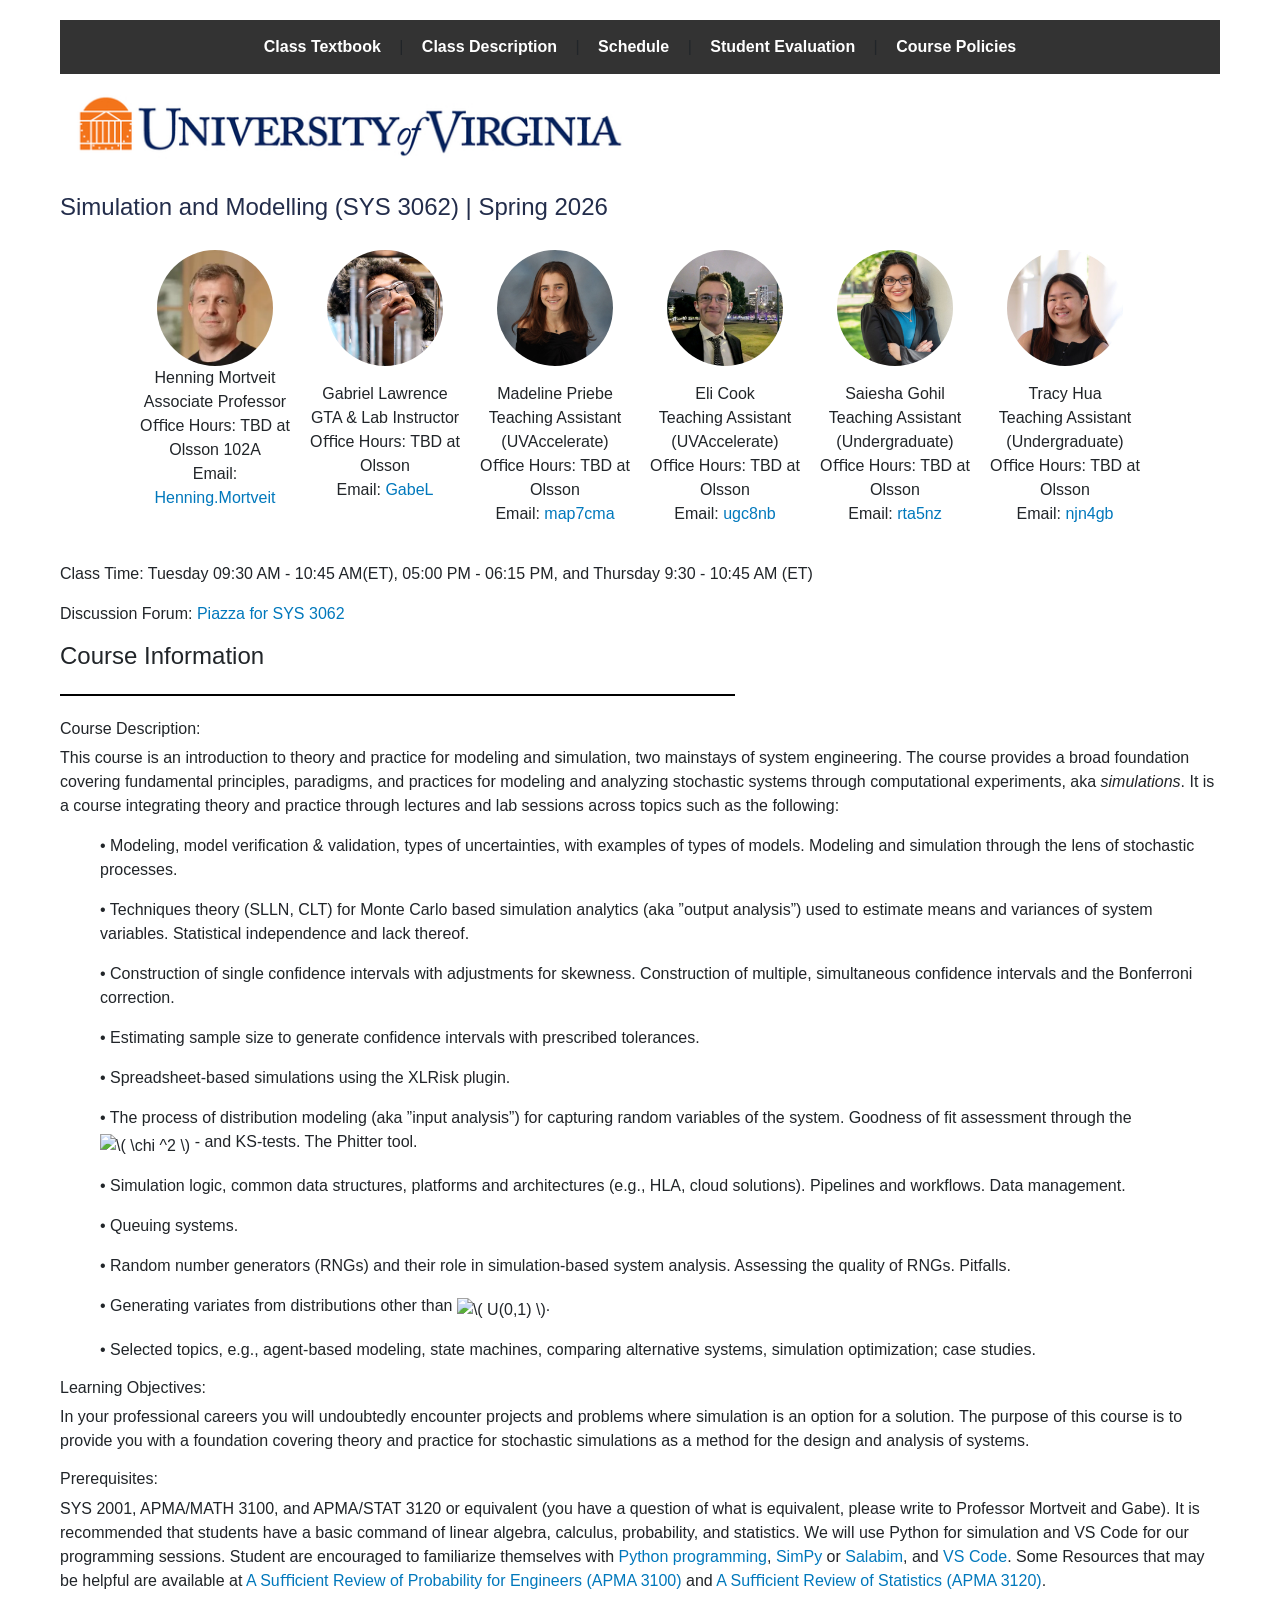
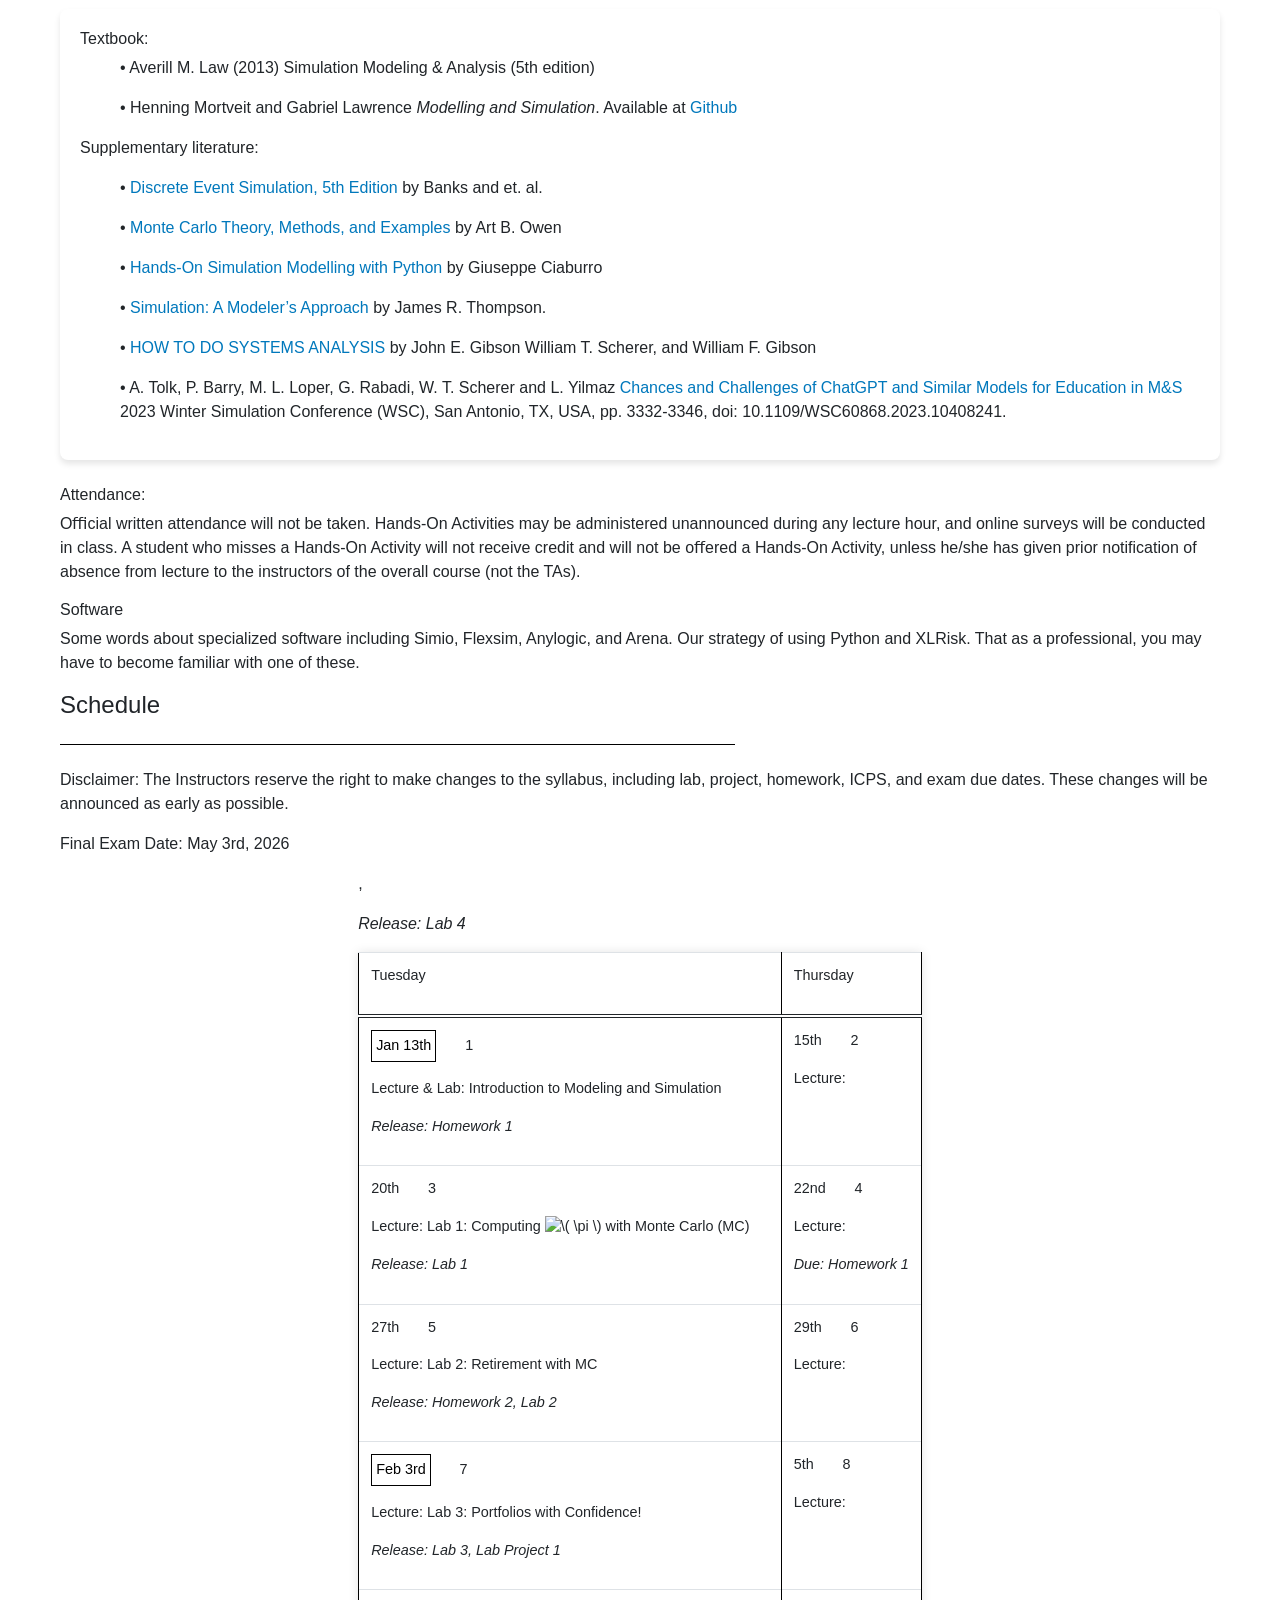
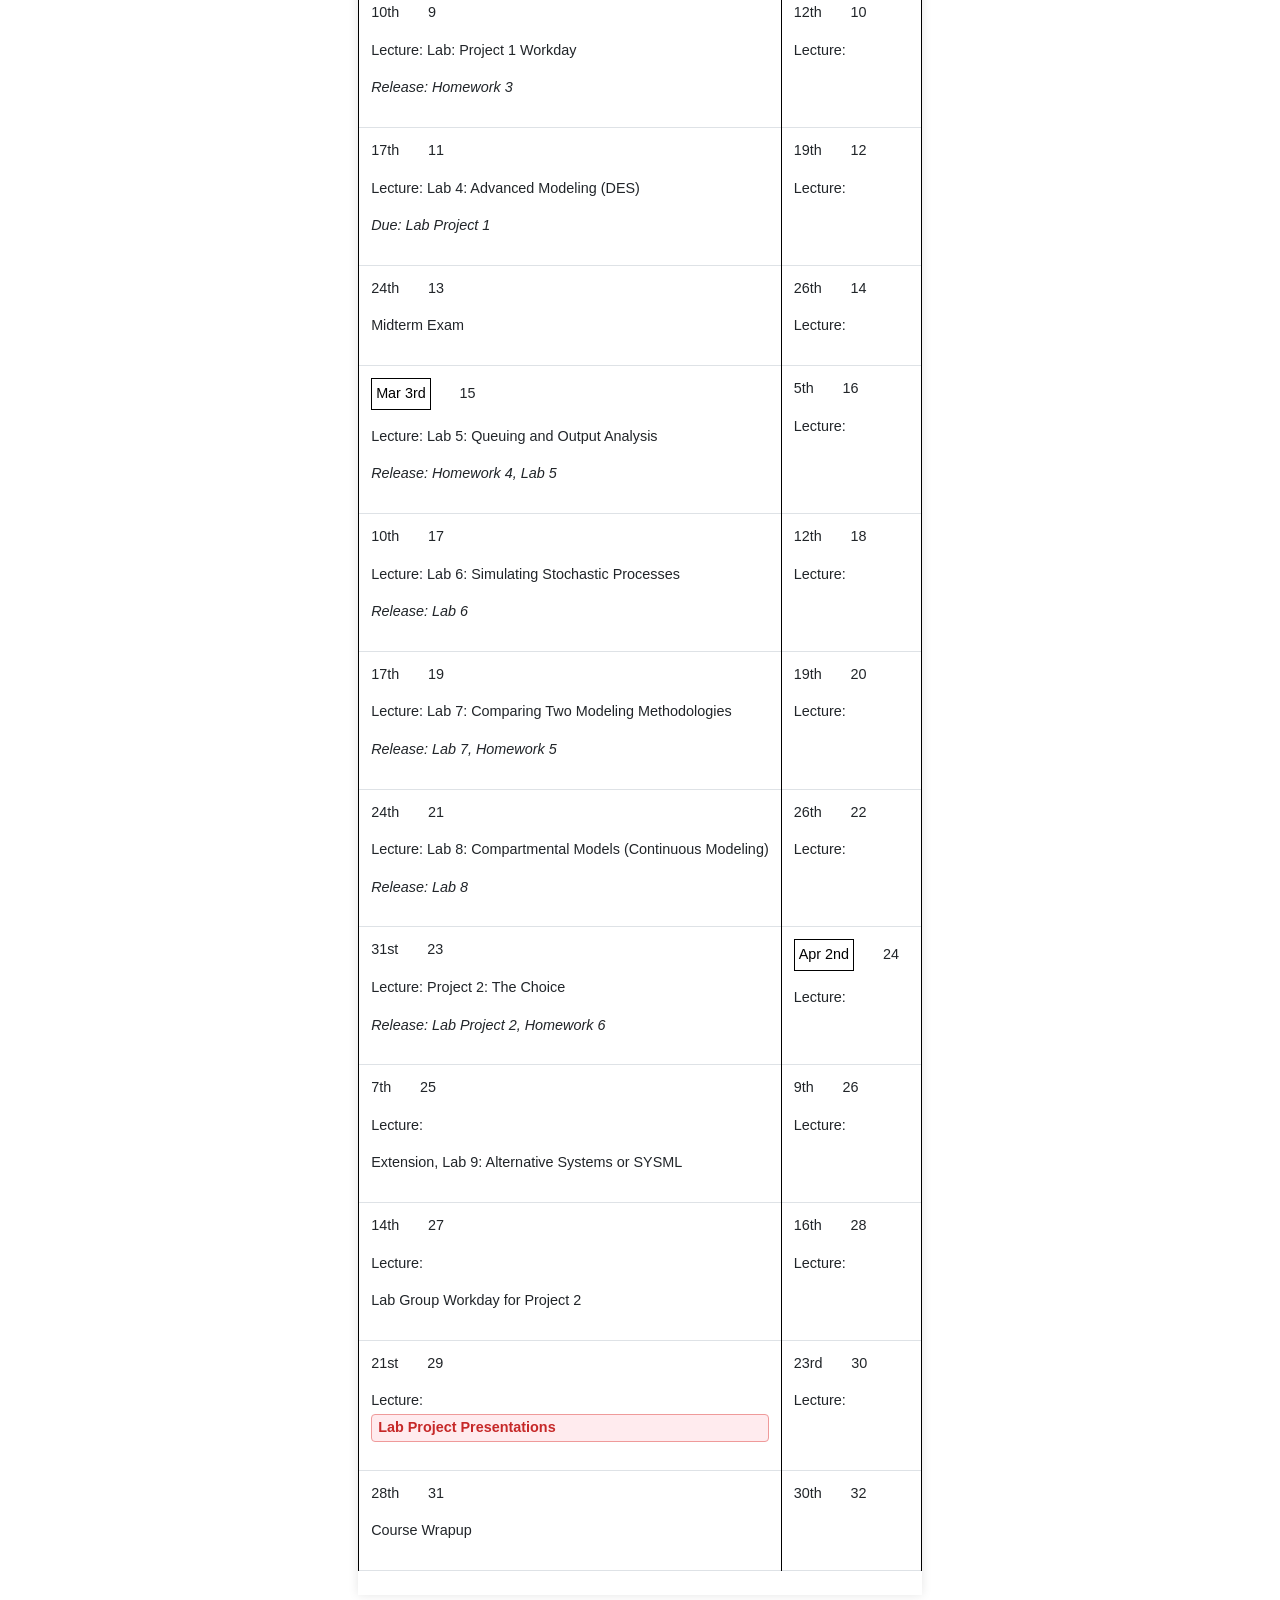
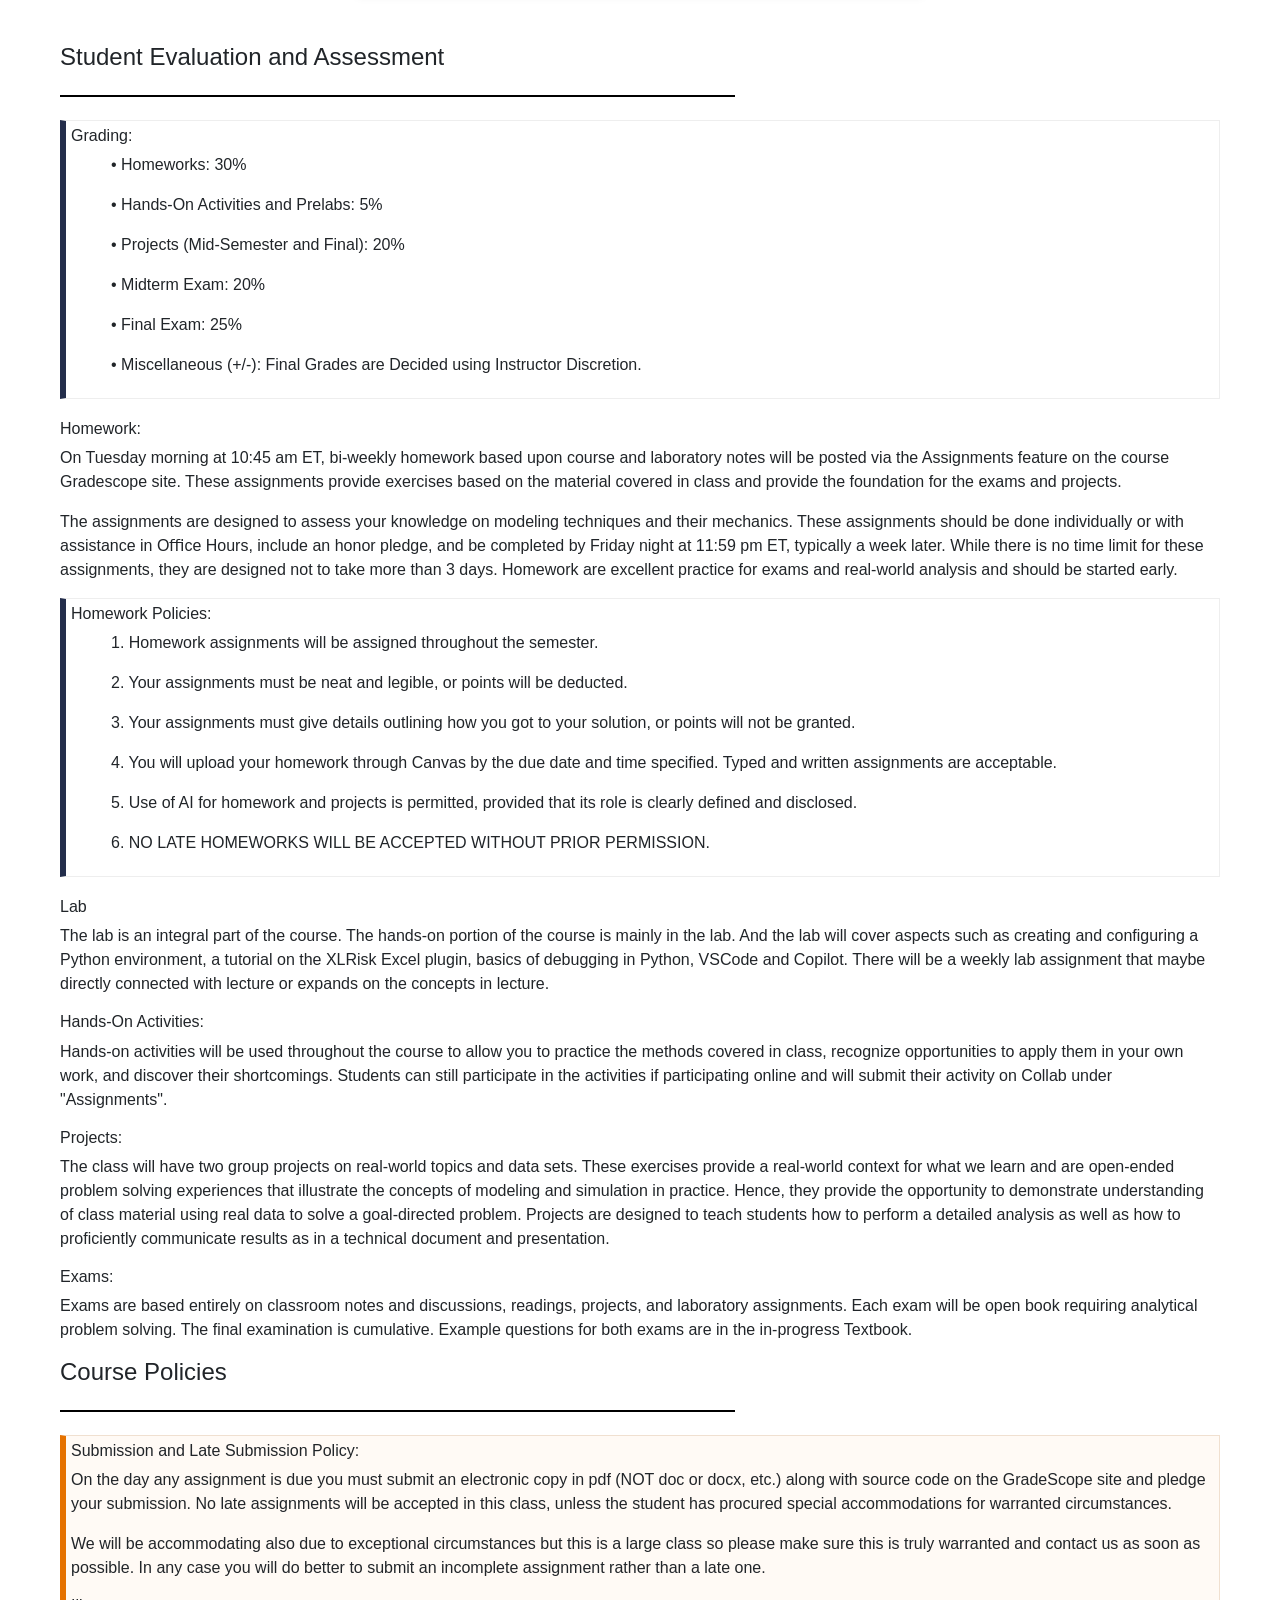
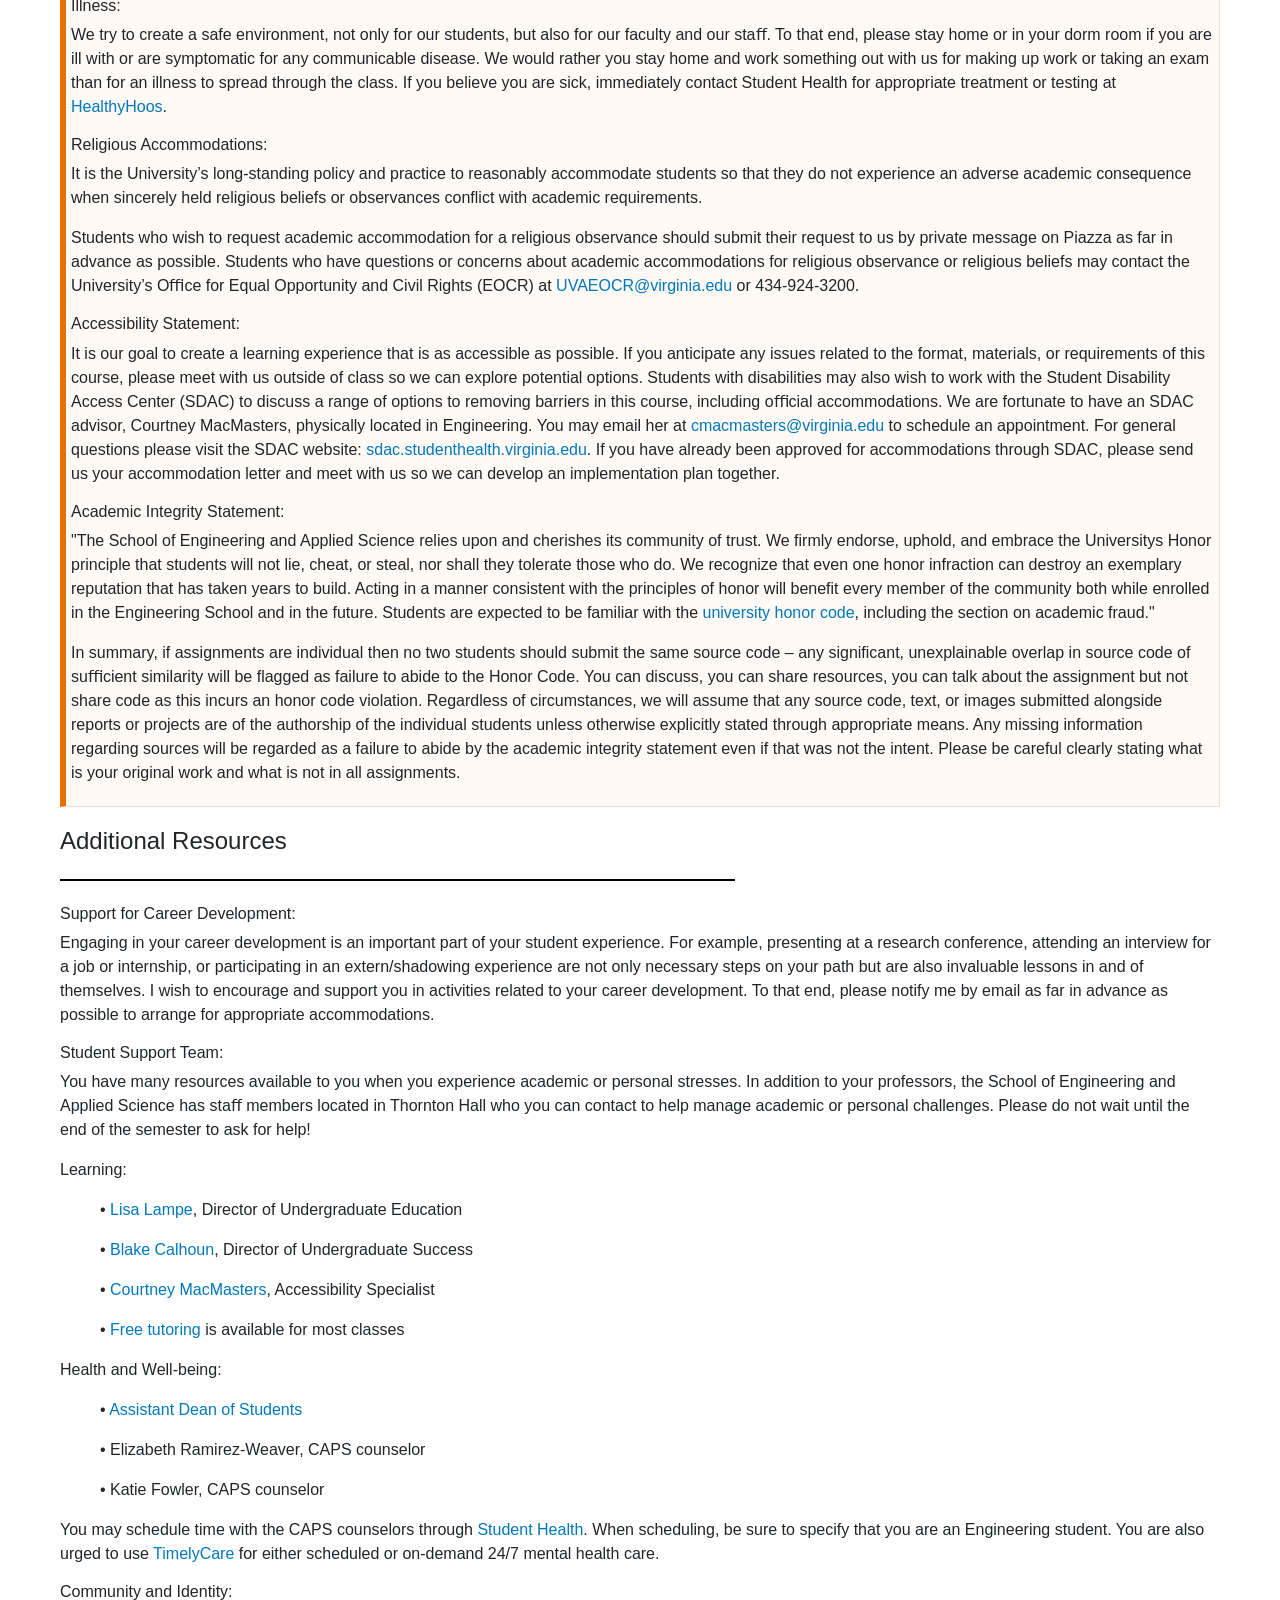
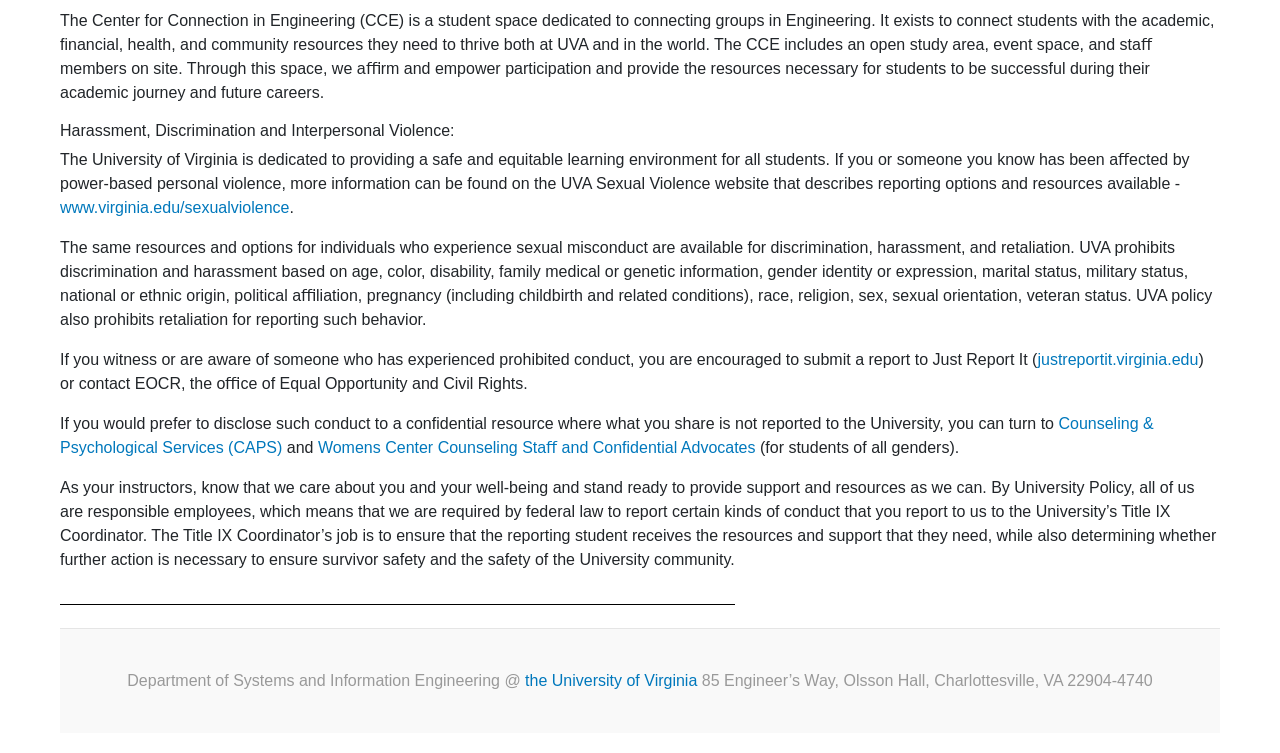
==== commit e1786067: "okay" ====
--- a/staging_html.html
+++ b/staging_html.html
@@ -470,7 +470,7 @@
 
 <p>
 Oﬃcial written attendance will not be taken. Hands-On Activities may be administered unannounced during any lecture hour, and online surveys will be conducted in class. A student who misses a Hands-On Activity will not receive credit and will
-not be oﬀered a make-up quiz, unless he/she has given prior notiﬁcation of absence from lecture to me (not the TA).
+not be oﬀered a Hands-On Activity, unless he/she has given prior notiﬁcation of absence from lecture to the instructors of the overall course (not the TAs).
 </p>
 <!--
 ...... subsubsection Software ......
@@ -511,6 +511,14 @@
 
 <div class="calendar-wrap">
 <div class="center">
+
+<p>
+,
+</p>
+
+<p>
+<i><b>Release:</b> Lab 4</i>
+</p>
 
 <figure id="autoid-1" class="table ">
 <table>
@@ -555,13 +563,13 @@
 <i><b>Release:</b> Homework 1</i>
 </p>
 </td>
-<td class="tdp tvertbarr" style="border-top:      4px double; border-right:   1px solid black">
+<td class="tdp tvertbarr" style="border-top:       4px double; border-right:   1px solid black">
 <p>
 15th&#x2003;&#x2003;<b>2</b>
 </p>
 
 <p>
-1.3, 1.4 Review
+Lecture:
 </p>
 </td>
 </tr>
@@ -588,7 +596,7 @@
       role="math"
       style="width:0.72757em"
       class="lateximage"
-></span> with Monte Carlo Methods
+></span> with Monte Carlo (MC)
 
 
 </p>
@@ -623,6 +631,7 @@
 
 <p>
 Lecture:
+Lab 2: Retirement with MC
 
 
 </p>
@@ -631,7 +640,7 @@
 <i><b>Release:</b> Homework 2, Lab 2</i>
 </p>
 </td>
-<td class="tdp tvertbarr" style="border-right:      1px solid black">
+<td class="tdp tvertbarr" style="border-right:       1px solid black">
 <p>
 29th&#x2003;&#x2003;<b>6</b>
 </p>
@@ -659,6 +668,7 @@
 
 <p>
 Lecture:
+Lab 3: Portfolios with Conﬁdence!
 
 
 </p>
@@ -667,7 +677,7 @@
 <i><b>Release:</b> Lab 3, Lab Project 1</i>
 </p>
 </td>
-<td class="tdp tvertbarr" style="border-right:      1px solid black">
+<td class="tdp tvertbarr" style="border-right:       1px solid black">
 <p>
 5th&#x2003;&#x2003;<b>8</b>
 </p>
@@ -689,6 +699,7 @@
 
 <p>
 Lecture:
+Lab: Project 1 Workday
 
 
 </p>
@@ -697,7 +708,7 @@
 <i><b>Release:</b> Homework 3</i>
 </p>
 </td>
-<td class="tdp tvertbarr" style="border-right:      1px solid black">
+<td class="tdp tvertbarr" style="border-right:       1px solid black">
 <p>
 12th&#x2003;&#x2003;<b>10</b>
 </p>
@@ -717,6 +728,7 @@
 
 <p>
 Lecture:
+Lab 4: Advanced Modeling (DES)
 
 
 </p>
@@ -725,7 +737,7 @@
 <i><b>Due:</b> Lab Project 1</i>
 </p>
 </td>
-<td class="tdp tvertbarr" style="border-right:      1px solid black">
+<td class="tdp tvertbarr" style="border-right:       1px solid black">
 <p>
 19th&#x2003;&#x2003;<b>12</b>
 </p>
@@ -747,7 +759,7 @@
 <b><span class="textsc">Midterm Exam</span></b>
 </p>
 </td>
-<td class="tdp tvertbarr" style="border-right:      1px solid black">
+<td class="tdp tvertbarr" style="border-right:       1px solid black">
 <p>
 26th&#x2003;&#x2003;<b>14</b>
 </p>
@@ -773,15 +785,16 @@
 
 <p>
 Lecture:
-
-
-</p>
-
-<p>
-<i><b>Release:</b> Homework 4, Lab 4</i>
-</p>
-</td>
-<td class="tdp tvertbarr" style="border-right:      1px solid black">
+Lab 5: Queuing and Output Analysis
+
+
+</p>
+
+<p>
+<i><b>Release:</b> Homework 4, Lab 5</i>
+</p>
+</td>
+<td class="tdp tvertbarr" style="border-right:       1px solid black">
 <p>
 5th&#x2003;&#x2003;<b>16</b>
 </p>
@@ -801,15 +814,14 @@
 
 <p>
 Lecture:
-
-
-</p>
-
-<p>
-<i><b>Release:</b> Lab 5</i>
-</p>
-</td>
-<td class="tdp tvertbarr" style="border-right:      1px solid black">
+Lab 6: Simulating Stochastic Processes
+</p>
+
+<p>
+<i><b>Release:</b> Lab 6</i>
+</p>
+</td>
+<td class="tdp tvertbarr" style="border-right:       1px solid black">
 <p>
 12th&#x2003;&#x2003;<b>18</b>
 </p>
@@ -831,15 +843,16 @@
 
 <p>
 Lecture:
-
-
-</p>
-
-<p>
-<i><b>Release:</b> Lab 6, Homework 5</i>
-</p>
-</td>
-<td class="tdp tvertbarr" style="border-right:      1px solid black">
+Lab 7: Comparing Two Modeling Methodologies
+
+
+</p>
+
+<p>
+<i><b>Release:</b> Lab 7, Homework 5</i>
+</p>
+</td>
+<td class="tdp tvertbarr" style="border-right:       1px solid black">
 <p>
 19th&#x2003;&#x2003;<b>20</b>
 </p>
@@ -861,15 +874,16 @@
 
 <p>
 Lecture:
-
-
-</p>
-
-<p>
-<i><b>Release:</b> Lab 7, Lab Project 2</i>
-</p>
-</td>
-<td class="tdp tvertbarr" style="border-right:      1px solid black">
+Lab 8: Compartmental Models (Continuous Modeling)
+
+
+</p>
+
+<p>
+<i><b>Release:</b> Lab 8</i>
+</p>
+</td>
+<td class="tdp tvertbarr" style="border-right:       1px solid black">
 <p>
 26th&#x2003;&#x2003;<b>22</b>
 </p>
@@ -891,15 +905,16 @@
 
 <p>
 Lecture:
-
-
-</p>
-
-<p>
-<i><b>Release:</b> Lab 8, Homework 6</i>
-</p>
-</td>
-<td class="tdp tvertbarr" style="border-right:      1px solid black">
+Project 2: The Choice
+
+
+</p>
+
+<p>
+<i><b>Release:</b> Lab Project 2, Homework 6</i>
+</p>
+</td>
+<td class="tdp tvertbarr" style="border-right:       1px solid black">
 <p>
 <span
       class="fbox"
@@ -932,10 +947,10 @@
 </p>
 
 <p>
-<b><span class="textsc">Lab Group Workday</span></b>
-</p>
-</td>
-<td class="tdp tvertbarr" style="border-right:      1px solid black">
+<b><span class="textsc">Extension, Lab 9: Alternative Systems or SYSML</span></b>
+</p>
+</td>
+<td class="tdp tvertbarr" style="border-right:       1px solid black">
 <p>
 9th&#x2003;&#x2003;<b>26</b>
 </p>
@@ -960,8 +975,12 @@
 
 
 </p>
-</td>
-<td class="tdp tvertbarr" style="border-right:      1px solid black">
+
+<p>
+<b><span class="textsc">Lab Group Workday for Project 2</span></b>
+</p>
+</td>
+<td class="tdp tvertbarr" style="border-right:       1px solid black">
 <p>
 16th&#x2003;&#x2003;<b>28</b>
 </p>
@@ -986,7 +1005,7 @@
 <span class="cal-exam">Lab Project Presentations</span>
 </p>
 </td>
-<td class="tdp tvertbarr" style="border-right:      1px solid black">
+<td class="tdp tvertbarr" style="border-right:       1px solid black">
 <p>
 23rd&#x2003;&#x2003;<b>30</b>
 </p>
@@ -1010,7 +1029,7 @@
 <b><span class="textsc">Course Wrapup</span></b>
 </p>
 </td>
-<td class="tdp tvertbarr" style="border-right:      1px solid black">
+<td class="tdp tvertbarr" style="border-right:       1px solid black">
 <p>
 30th&#x2003;&#x2003;<b>32</b>
 </p>
